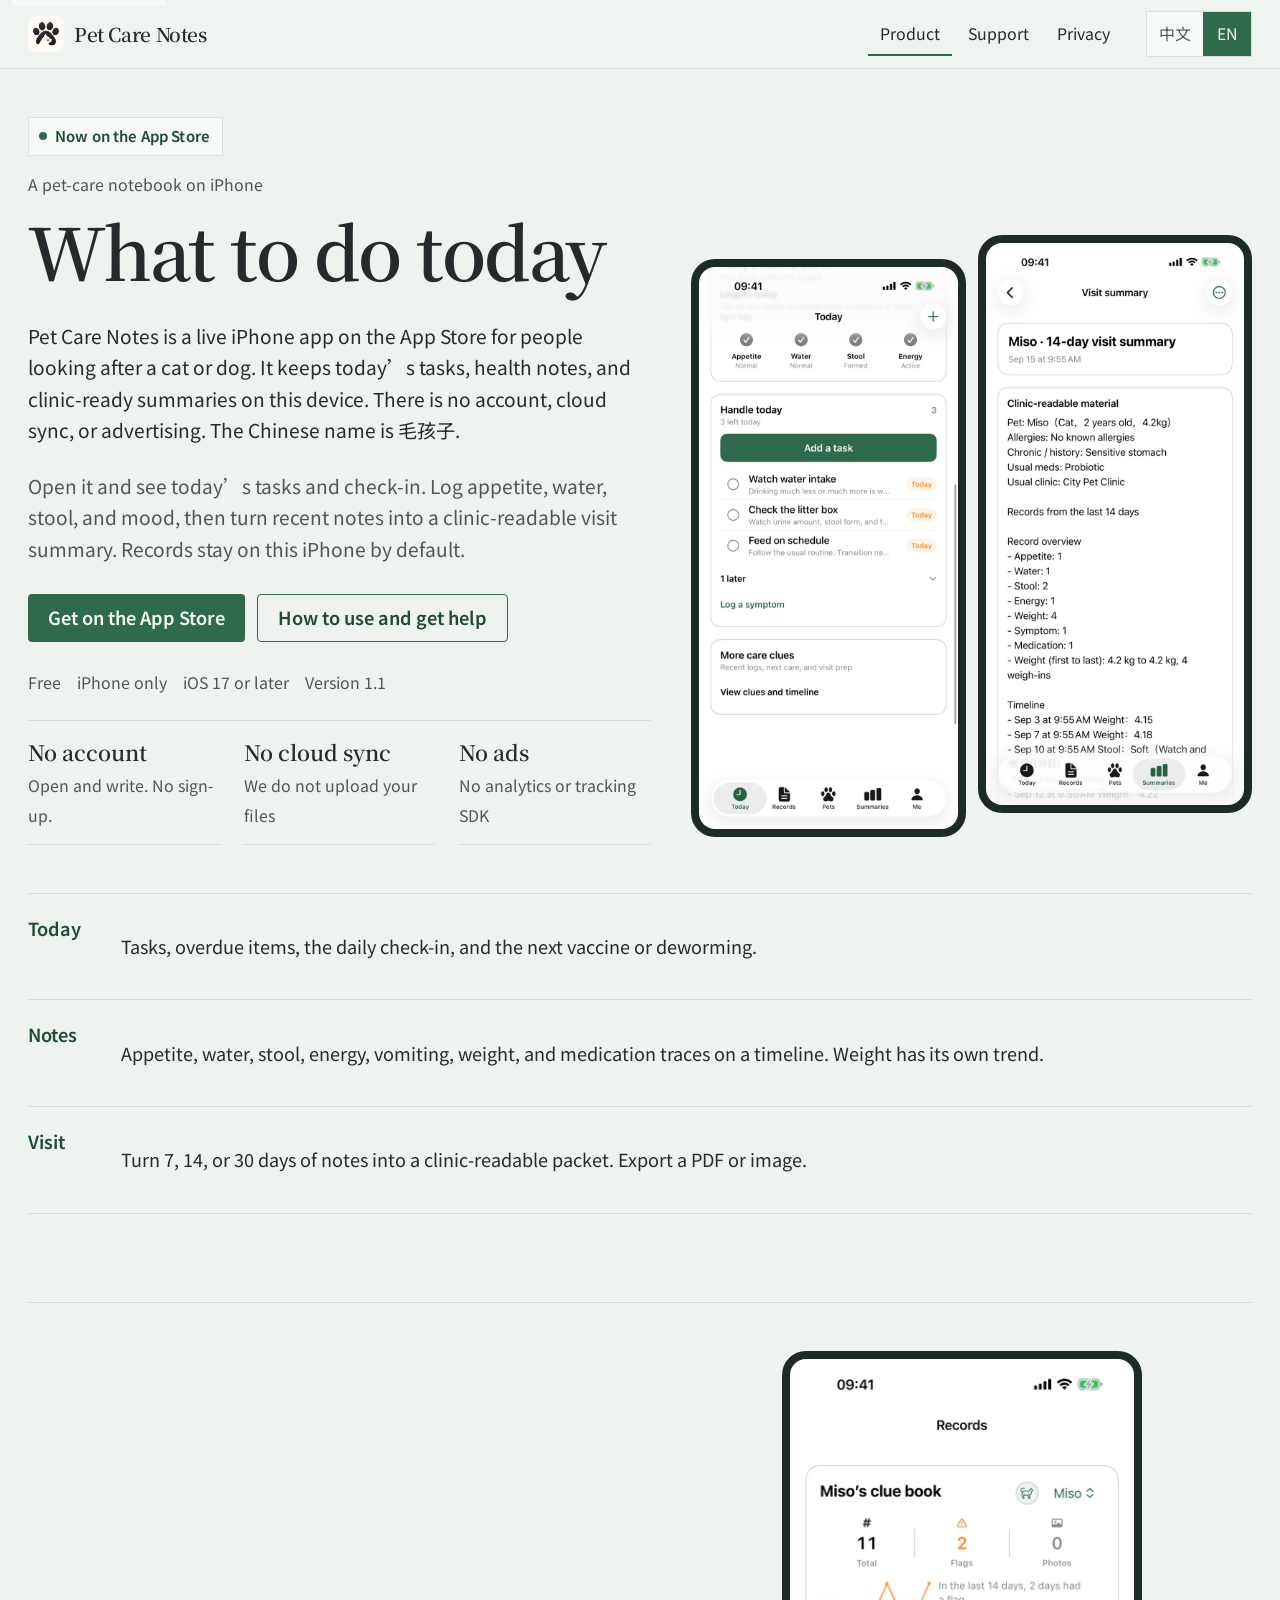
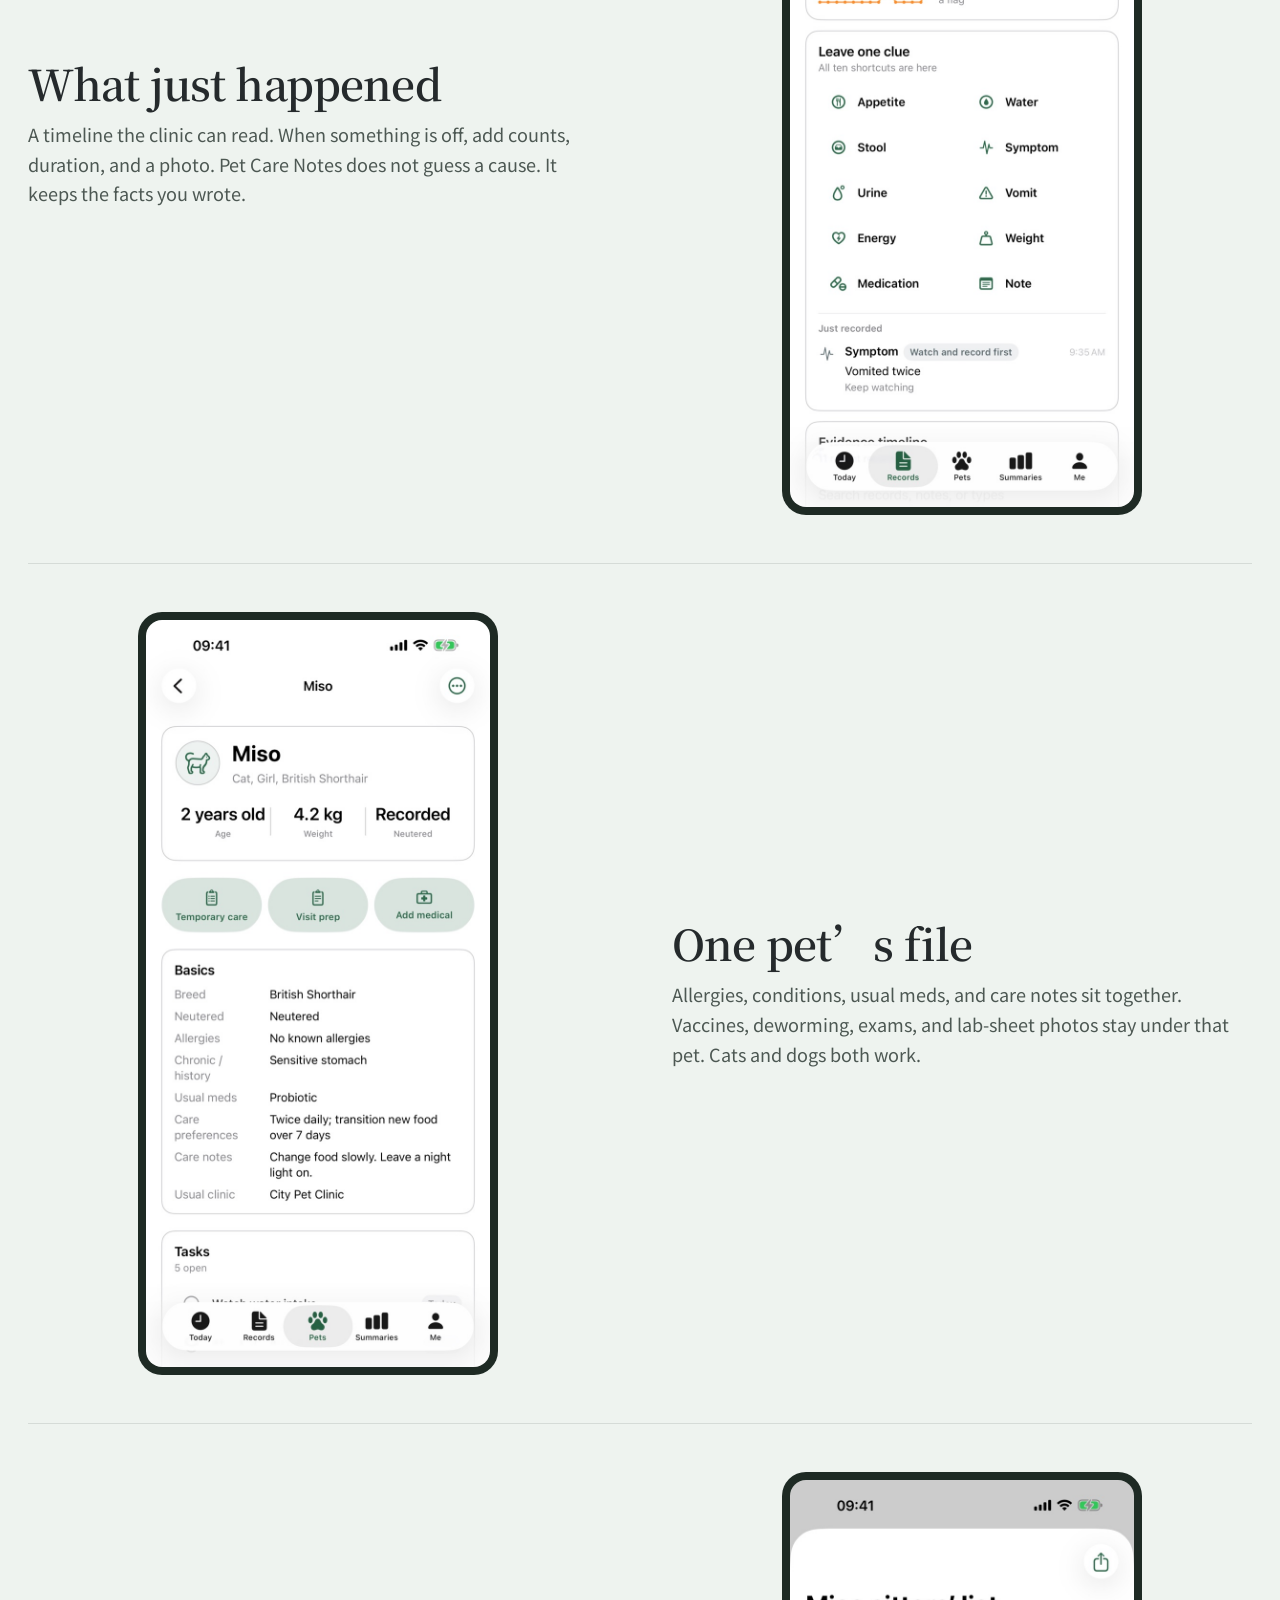
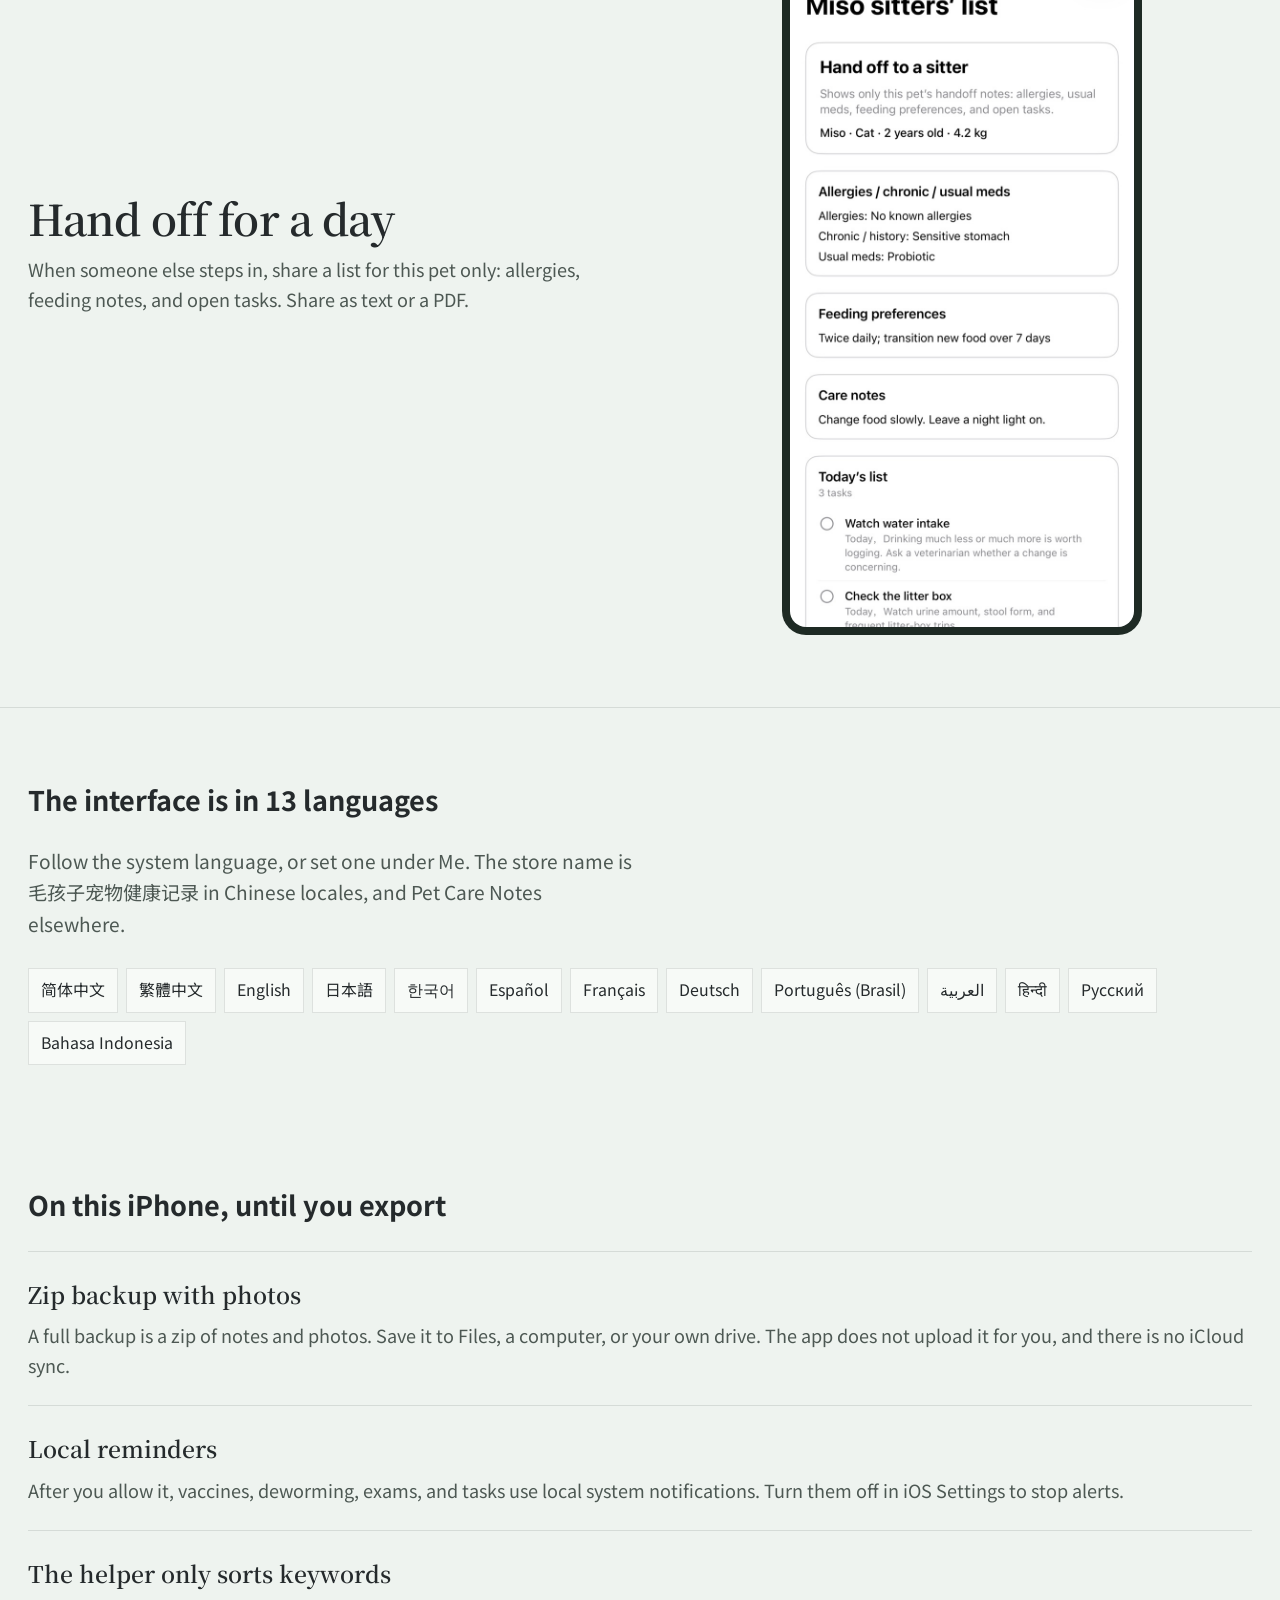
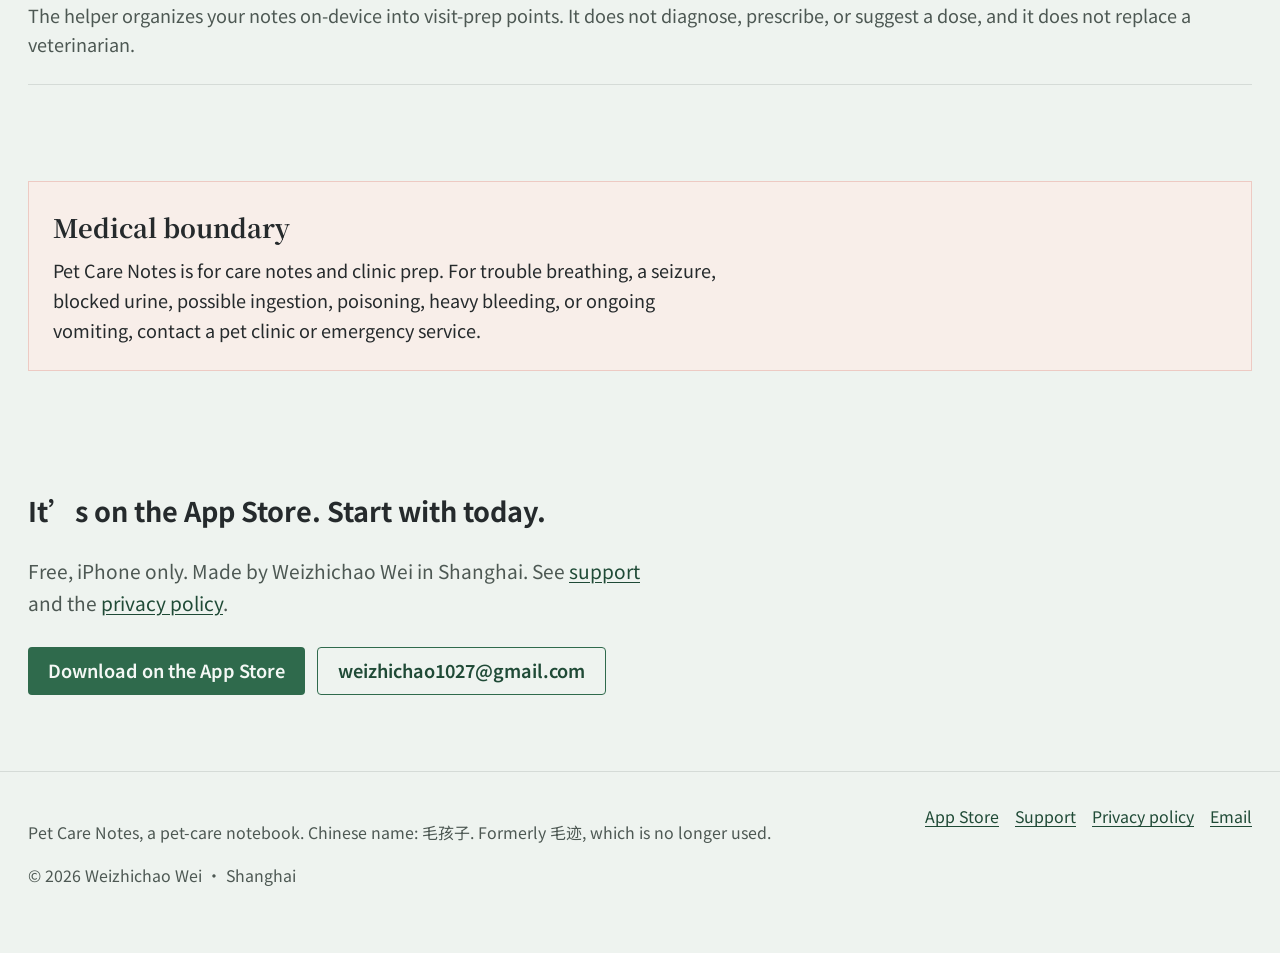
==== en/index.html @ 94c6b5d6 "Publish the launched 毛孩子 site with SEO and the developer name 卫智超. The App is live, so the Pages sit" ====
<!doctype html>
<html lang="en">
<head>
  <meta charset="utf-8">
  <meta name="viewport" content="width=device-width, initial-scale=1">
  <title>Pet Care Notes is on the App Store | On-device pet care for iPhone</title>
  <meta name="description" content="Pet Care Notes is a free iPhone app for cat and dog carers. Log today’s tasks, health notes, and clinic-ready summaries. No account, no ads, no cloud sync. iOS 17+.">
  <meta name="keywords" content="Pet Care Notes,毛孩子,pet care,visit summary,cat,dog,iPhone,App Store">
  <meta name="author" content="Weizhichao Wei">
  <meta name="robots" content="index,follow">
  <meta name="theme-color" content="#2f6a4c">
  <meta name="apple-itunes-app" content="app-id=6788202619">
  <link rel="canonical" href="https://weizhichao1027-collab.github.io/maoji-app-store-pages/en/">
  <link rel="alternate" hreflang="zh-Hans" href="https://weizhichao1027-collab.github.io/maoji-app-store-pages/">
  <link rel="alternate" hreflang="en" href="https://weizhichao1027-collab.github.io/maoji-app-store-pages/en/">
  <link rel="alternate" hreflang="x-default" href="https://weizhichao1027-collab.github.io/maoji-app-store-pages/">
  <meta property="og:type" content="website">
  <meta property="og:site_name" content="Pet Care Notes">
  <meta property="og:locale" content="en_US">
  <meta property="og:locale:alternate" content="zh_CN">
  <meta property="og:title" content="Pet Care Notes is on the App Store">
  <meta property="og:description" content="On-device notes for today’s care, then a clinic-ready summary. No account, no ads, no cloud sync.">
  <meta property="og:url" content="https://weizhichao1027-collab.github.io/maoji-app-store-pages/en/">
  <meta property="og:image" content="https://weizhichao1027-collab.github.io/maoji-app-store-pages/assets/og-image.png">
  <meta property="og:image:width" content="1200">
  <meta property="og:image:height" content="630">
  <meta property="og:image:alt" content="Pet Care Notes app icon. Now on the App Store.">
  <meta name="twitter:card" content="summary_large_image">
  <meta name="twitter:title" content="Pet Care Notes is on the App Store">
  <meta name="twitter:description" content="A free iPhone pet-care notebook. No account, no ads.">
  <meta name="twitter:image" content="https://weizhichao1027-collab.github.io/maoji-app-store-pages/assets/og-image.png">
  <link rel="icon" type="image/png" sizes="32x32" href="../assets/favicon-32.png">
  <link rel="apple-touch-icon" href="../assets/apple-touch-icon.png">
  <link rel="preconnect" href="https://fonts.googleapis.com">
  <link rel="preconnect" href="https://fonts.gstatic.com" crossorigin>
  <link href="https://fonts.googleapis.com/css2?family=Noto+Sans+SC:wght@400;500;600;700&family=Noto+Serif+SC:wght@500;600;700&display=swap" rel="stylesheet">
  <link rel="stylesheet" href="../assets/site.css">
  <script type="application/ld+json">
  {
    "@context": "https://schema.org",
    "@graph": [
      {
        "@type": "Person",
        "@id": "https://weizhichao1027-collab.github.io/maoji-app-store-pages/#publisher",
        "name": "Weizhichao Wei",
        "alternateName": "卫智超",
        "email": "weizhichao1027@gmail.com",
        "address": { "@type": "PostalAddress", "addressLocality": "Shanghai", "addressCountry": "CN" }
      },
      {
        "@type": "WebSite",
        "@id": "https://weizhichao1027-collab.github.io/maoji-app-store-pages/en/#website",
        "name": "Pet Care Notes",
        "alternateName": ["毛孩子", "Care Notes"],
        "url": "https://weizhichao1027-collab.github.io/maoji-app-store-pages/en/",
        "inLanguage": "en",
        "publisher": { "@id": "https://weizhichao1027-collab.github.io/maoji-app-store-pages/#publisher" }
      },
      {
        "@type": "WebPage",
        "@id": "https://weizhichao1027-collab.github.io/maoji-app-store-pages/en/#webpage",
        "url": "https://weizhichao1027-collab.github.io/maoji-app-store-pages/en/",
        "name": "Pet Care Notes is on the App Store",
        "isPartOf": { "@id": "https://weizhichao1027-collab.github.io/maoji-app-store-pages/en/#website" },
        "inLanguage": "en",
        "dateModified": "2026-09-16"
      },
      {
        "@type": "MobileApplication",
        "@id": "https://weizhichao1027-collab.github.io/maoji-app-store-pages/#app",
        "name": "Pet Care Notes",
        "alternateName": ["毛孩子", "毛孩子宠物健康记录", "Care Notes"],
        "applicationCategory": "LifestyleApplication",
        "operatingSystem": "iOS 17.0+",
        "softwareVersion": "1.1",
        "isAccessibleForFree": true,
        "downloadUrl": "https://apps.apple.com/app/id6788202619",
        "installUrl": "https://apps.apple.com/app/id6788202619",
        "url": "https://apps.apple.com/app/id6788202619",
        "description": "Pet Care Notes is a live iPhone app for cat and dog carers. It keeps today’s tasks, health notes, and clinic-ready summaries on the device. No account, no cloud sync, no ads.",
        "offers": { "@type": "Offer", "price": "0", "priceCurrency": "USD" },
        "author": { "@id": "https://weizhichao1027-collab.github.io/maoji-app-store-pages/#publisher" },
        "publisher": { "@id": "https://weizhichao1027-collab.github.io/maoji-app-store-pages/#publisher" },
        "inLanguage": ["en", "zh-Hans", "zh-Hant", "ja", "ko", "es", "fr", "de", "pt-BR", "ar", "hi", "ru", "id"],
        "screenshot": [
          "https://weizhichao1027-collab.github.io/maoji-app-store-pages/assets/shots/en-01-today.jpg",
          "https://weizhichao1027-collab.github.io/maoji-app-store-pages/assets/shots/en-02-records.jpg",
          "https://weizhichao1027-collab.github.io/maoji-app-store-pages/assets/shots/en-03-summary.jpg"
        ],
        "featureList": "Pet profiles, today’s tasks and check-in, health records, weight trend, visit summaries, temporary-care lists, zip backup with photos, 13 interface languages",
        "softwareHelp": "https://weizhichao1027-collab.github.io/maoji-app-store-pages/en/support.html"
      },
      {
        "@type": "BreadcrumbList",
        "itemListElement": [
          { "@type": "ListItem", "position": 1, "name": "Pet Care Notes", "item": "https://weizhichao1027-collab.github.io/maoji-app-store-pages/en/" }
        ]
      }
    ]
  }
  </script>
</head>
<body>
  <div class="page">
    <a class="skip" href="#main">Skip to content</a>
    <header class="site-header">
      <div class="wrap">
        <a class="brand" href="./">
          <img src="../assets/app-icon.png" width="36" height="36" alt="Pet Care Notes app icon">
          <span class="brand-name">Pet Care Notes</span>
        </a>
        <nav class="nav" aria-label="Primary">
          <a href="./" aria-current="page">Product</a>
          <a href="support.html">Support</a>
          <a href="privacy-policy.html">Privacy</a>
        </nav>
        <span class="lang-toggle" role="group" aria-label="Language">
          <a href="../" hreflang="zh-Hans" lang="zh-Hans">中文</a>
          <a href="./" hreflang="en" lang="en" aria-current="true">EN</a>
        </span>
      </div>
    </header>

    <main id="main">
      <section class="hero">
        <div class="wrap hero-grid">
          <div>
            <p class="live-badge"><span class="live-dot" aria-hidden="true"></span>Now on the App Store</p>
            <p class="kicker">A pet-care notebook on iPhone</p>
            <h1>What to do today</h1>
            <p class="definition">Pet Care Notes is a live iPhone app on the App Store for people looking after a cat or dog. It keeps today’s tasks, health notes, and clinic-ready summaries on this device. There is no account, cloud sync, or advertising. The Chinese name is 毛孩子.</p>
            <p class="lede">Open it and see today’s tasks and check-in. Log appetite, water, stool, and mood, then turn recent notes into a clinic-readable visit summary. Records stay on this iPhone by default.</p>
            <div class="cta-row">
              <a class="btn btn-solid" href="https://apps.apple.com/app/id6788202619">Get on the App Store</a>
              <a class="btn btn-line" href="support.html">How to use and get help</a>
            </div>
            <p class="store-meta">
              <span>Free</span>
              <span>iPhone only</span>
              <span>iOS 17 or later</span>
              <span>Version 1.1</span>
            </p>
            <div class="facts">
              <div>
                <b>No account</b>
                <span>Open and write. No sign-up.</span>
              </div>
              <div>
                <b>No cloud sync</b>
                <span>We do not upload your files</span>
              </div>
              <div>
                <b>No ads</b>
                <span>No analytics or tracking SDK</span>
              </div>
            </div>
          </div>
          <div class="hero-phones">
            <figure class="phone">
              <img src="../assets/shots/en-01-today.jpg" width="360" height="782" alt="Pet Care Notes Today: tasks, check-in, and the care desk">
            </figure>
            <figure class="phone">
              <img src="../assets/shots/en-03-summary.jpg" width="360" height="782" alt="Visit summary: records only, no diagnosis">
            </figure>
          </div>
        </div>
      </section>

      <section class="ledger">
        <div class="wrap">
          <ol>
            <li>
              <span class="mark">Today</span>
              <div>
                <p>Tasks, overdue items, the daily check-in, and the next vaccine or deworming.</p>
              </div>
            </li>
            <li>
              <span class="mark">Notes</span>
              <div>
                <p>Appetite, water, stool, energy, vomiting, weight, and medication traces on a timeline. Weight has its own trend.</p>
              </div>
            </li>
            <li>
              <span class="mark">Visit</span>
              <div>
                <p>Turn 7, 14, or 30 days of notes into a clinic-readable packet. Export a PDF or image.</p>
              </div>
            </li>
          </ol>
        </div>
      </section>

      <section class="feature">
        <div class="wrap">
          <article class="feature-grid">
            <div class="copy">
              <h2>What just happened</h2>
              <p>A timeline the clinic can read. When something is off, add counts, duration, and a photo. Pet Care Notes does not guess a cause. It keeps the facts you wrote.</p>
            </div>
            <figure class="feature-shot">
              <img src="../assets/shots/en-02-records.jpg" width="360" height="782" alt="Records timeline with appetite and unusual signs">
            </figure>
          </article>

          <article class="feature-grid reverse">
            <div class="copy">
              <h2>One pet’s file</h2>
              <p>Allergies, conditions, usual meds, and care notes sit together. Vaccines, deworming, exams, and lab-sheet photos stay under that pet. Cats and dogs both work.</p>
            </div>
            <figure class="feature-shot">
              <img src="../assets/shots/en-04-pet-detail.jpg" width="360" height="782" alt="Pet file: allergies, conditions, and care notes">
            </figure>
          </article>

          <article class="feature-grid">
            <div class="copy">
              <h2>Hand off for a day</h2>
              <p>When someone else steps in, share a list for this pet only: allergies, feeding notes, and open tasks. Share as text or a PDF.</p>
            </div>
            <figure class="feature-shot">
              <img src="../assets/shots/en-05-temporary-care.jpg" width="360" height="782" alt="Temporary care list for one pet">
            </figure>
          </article>
        </div>
      </section>

      <section class="languages">
        <div class="wrap">
          <h2>The interface is in 13 languages</h2>
          <p class="lede">Follow the system language, or set one under Me. The store name is 毛孩子宠物健康记录 in Chinese locales, and Pet Care Notes elsewhere.</p>
          <ul class="chip-list">
            <li>简体中文</li>
            <li>繁體中文</li>
            <li>English</li>
            <li>日本語</li>
            <li>한국어</li>
            <li>Español</li>
            <li>Français</li>
            <li>Deutsch</li>
            <li>Português (Brasil)</li>
            <li>العربية</li>
            <li>हिन्दी</li>
            <li>Русский</li>
            <li>Bahasa Indonesia</li>
          </ul>
        </div>
      </section>

      <section class="local-first">
        <div class="wrap">
          <h2>On this iPhone, until you export</h2>
          <div class="local-grid">
            <article>
              <h3>Zip backup with photos</h3>
              <p>A full backup is a zip of notes and photos. Save it to Files, a computer, or your own drive. The app does not upload it for you, and there is no iCloud sync.</p>
            </article>
            <article>
              <h3>Local reminders</h3>
              <p>After you allow it, vaccines, deworming, exams, and tasks use local system notifications. Turn them off in iOS Settings to stop alerts.</p>
            </article>
            <article>
              <h3>The helper only sorts keywords</h3>
              <p>The helper organizes your notes on-device into visit-prep points. It does not diagnose, prescribe, or suggest a dose, and it does not replace a veterinarian.</p>
            </article>
          </div>
        </div>
      </section>

      <section class="boundary">
        <div class="wrap">
          <div class="notice">
            <h2>Medical boundary</h2>
            <p>Pet Care Notes is for care notes and clinic prep. For trouble breathing, a seizure, blocked urine, possible ingestion, poisoning, heavy bleeding, or ongoing vomiting, contact a pet clinic or emergency service.</p>
          </div>
        </div>
      </section>

      <section class="page-end">
        <div class="wrap">
          <h2>It’s on the App Store. Start with today.</h2>
          <p class="lede">Free, iPhone only. Made by Weizhichao Wei in Shanghai. See <a href="support.html">support</a> and the <a href="privacy-policy.html">privacy policy</a>.</p>
          <div class="cta-row">
            <a class="btn btn-solid" href="https://apps.apple.com/app/id6788202619">Download on the App Store</a>
            <a class="btn btn-line" href="mailto:weizhichao1027@gmail.com">weizhichao1027@gmail.com</a>
          </div>
        </div>
      </section>
    </main>

    <footer class="site-footer">
      <div class="wrap">
        <div>
          <p>Pet Care Notes, a pet-care notebook. Chinese name: 毛孩子. Formerly 毛迹, which is no longer used.</p>
          <p>© 2026 Weizhichao Wei · Shanghai</p>
        </div>
        <div class="footer-links">
          <a href="https://apps.apple.com/app/id6788202619">App Store</a>
          <a href="support.html">Support</a>
          <a href="privacy-policy.html">Privacy policy</a>
          <a href="mailto:weizhichao1027@gmail.com">Email</a>
        </div>
      </div>
    </footer>
  </div>
  <script src="../assets/site.js"></script>
</body>
</html>
---- assets/site.css ----
html {
  box-sizing: border-box;
}

*,
*::before,
*::after {
  box-sizing: inherit;
}

:root {
  --ink: #252a2c;
  --muted: #4d5853;
  --line: rgba(37, 42, 44, 0.12);
  --teal: #2f6a4c;
  --teal-deep: #1f4a36;
  --wash: #dfe8e2;
  --paper: #eef3ef;
  --sheet: #f7faf7;
  --heart: #c24b3c;
  --display: "Songti SC", "Noto Serif SC", "STSong", "Source Han Serif SC", serif;
  --sans: "PingFang SC", "Noto Sans SC", "Hiragino Sans GB", "Microsoft YaHei", sans-serif;
  --space: 1.5rem;
  --wide: 72rem;
  --measure: 40rem;
}

html,
body {
  margin: 0;
  padding: 0;
  max-width: 100%;
  overflow-x: hidden;
  background: var(--paper);
  color: var(--ink);
  font-family: var(--sans);
  font-size: 1.0625rem;
  line-height: 1.65;
  text-rendering: optimizeLegibility;
}

body {
  min-height: 100dvh;
  background-image:
    radial-gradient(1200px 480px at 100% -10%, rgba(47, 106, 76, 0.08), transparent 58%),
    radial-gradient(900px 420px at -10% 110%, rgba(47, 106, 76, 0.06), transparent 55%);
}

img {
  max-width: 100%;
  height: auto;
  display: block;
}

a {
  color: var(--teal-deep);
  text-underline-offset: 0.16em;
}

a:hover {
  color: var(--teal);
}

:focus-visible {
  outline: 2px solid var(--teal);
  outline-offset: 3px;
}

.skip {
  position: absolute;
  left: 12px;
  top: -40px;
  z-index: 8;
  padding: 8px 12px;
  background: var(--sheet);
}

.skip:focus {
  top: 12px;
}

.lang-switch {
  position: absolute;
  width: 1px;
  height: 1px;
  opacity: 0;
  pointer-events: none;
}

.page {
  min-height: 100dvh;
  display: flex;
  flex-direction: column;
  overflow-x: clip;
}

.wrap {
  width: min(calc(100% - 2rem), var(--wide));
  margin-inline: auto;
  min-width: 0;
}

.site-header {
  position: sticky;
  top: 0;
  z-index: 6;
  background: color-mix(in srgb, var(--paper) 88%, white);
  backdrop-filter: blur(12px);
  border-bottom: 1px solid var(--line);
  max-width: 100%;
}

.site-header .wrap {
  display: flex;
  align-items: center;
  gap: 16px;
  min-height: 68px;
}

.brand {
  display: inline-flex;
  align-items: center;
  gap: 10px;
  color: inherit;
  text-decoration: none;
  min-height: 44px;
  flex-shrink: 0;
}

.brand img {
  width: 36px;
  height: 36px;
  border-radius: 8px;
  background: #f6f1e8;
}

.brand-name {
  font-family: var(--display);
  font-weight: 600;
  font-size: 1.125rem;
  letter-spacing: -0.02em;
  white-space: nowrap;
}

.nav {
  display: flex;
  align-items: center;
  gap: 4px;
  margin-left: auto;
  flex-wrap: wrap;
  justify-content: flex-end;
}

.site-header .lang-toggle {
  margin-left: 8px;
}

.nav a,
.lang-toggle a,
.lang-toggle label {
  display: inline-flex;
  align-items: center;
  justify-content: center;
  min-height: 44px;
  padding: 0 12px;
  color: var(--ink);
  text-decoration: none;
  font-size: 0.9375rem;
}

.nav a[aria-current="page"] {
  box-shadow: inset 0 -2px 0 var(--teal);
}

.lang-toggle {
  display: inline-flex;
  margin-left: 4px;
  border: 1px solid var(--line);
  background: var(--sheet);
}

.lang-toggle a,
.lang-toggle label {
  cursor: pointer;
  min-width: 48px;
  color: var(--muted);
}

.lang-toggle a[aria-current="true"],
#lang-zh:checked ~ .page .lang-toggle label[for="lang-zh"],
#lang-en:checked ~ .page .lang-toggle label[for="lang-en"] {
  background: var(--teal);
  color: #f4f8f5;
}

.hero {
  padding: 48px 0 32px;
}

.hero-grid {
  display: grid;
  gap: 40px;
  min-width: 0;
}

.kicker {
  margin: 0 0 12px;
  color: var(--muted);
  font-size: 0.9375rem;
}

.live-badge {
  display: inline-flex;
  align-items: center;
  gap: 8px;
  margin: 0 0 16px;
  padding: 6px 12px 6px 10px;
  border: 1px solid var(--line);
  background: var(--sheet);
  color: var(--teal-deep);
  font-size: 0.875rem;
  font-weight: 600;
  letter-spacing: 0.01em;
}

.live-dot {
  width: 8px;
  height: 8px;
  border-radius: 50%;
  background: var(--teal);
  flex-shrink: 0;
}

.definition {
  margin: 0 0 24px;
  max-width: 38rem;
  padding: 14px 0 0;
  color: var(--ink);
  font-size: 1.125rem;
}

.store-meta {
  display: flex;
  flex-wrap: wrap;
  gap: 8px 16px;
  margin: 0 0 24px;
  color: var(--muted);
  font-size: 0.9375rem;
}

.crumbs {
  margin: 0 0 20px;
  font-size: 0.875rem;
}

.crumbs ol {
  display: flex;
  flex-wrap: wrap;
  gap: 6px 8px;
  margin: 0;
  padding: 0;
  list-style: none;
  color: var(--muted);
}

.crumbs li:not(:last-child)::after {
  content: "/";
  margin-left: 8px;
  color: var(--line);
}

.crumbs a {
  color: var(--teal-deep);
  text-decoration: none;
}

.crumbs [aria-current="page"] {
  color: var(--ink);
}

.hero h1 {
  margin: 0 0 16px;
  font-family: var(--display);
  font-weight: 600;
  font-size: clamp(2.25rem, 7vw, 4.25rem);
  line-height: 1.12;
  letter-spacing: -0.03em;
  text-wrap: balance;
  max-width: 14ch;
}

.lede {
  margin: 0 0 28px;
  max-width: 36rem;
  color: var(--muted);
  font-size: 1.125rem;
}

.cta-row {
  display: flex;
  flex-wrap: wrap;
  gap: 12px;
  margin-bottom: 28px;
}

.btn {
  display: inline-flex;
  align-items: center;
  justify-content: center;
  min-height: 48px;
  padding: 0 20px;
  border-radius: 4px;
  text-decoration: none;
  font-weight: 600;
}

.btn-solid {
  background: var(--teal);
  color: #f4f8f5;
}

.btn-solid:hover {
  background: var(--teal-deep);
  color: #f4f8f5;
}

.btn-line {
  border: 1px solid var(--teal);
  color: var(--teal-deep);
  background: transparent;
}

.facts {
  display: grid;
  gap: 0;
  border-top: 1px solid var(--line);
}

.facts div {
  padding: 14px 0;
  border-bottom: 1px solid var(--line);
}

.facts b {
  display: block;
  font-family: var(--display);
  font-size: 1.25rem;
  font-weight: 600;
}

.facts span {
  color: var(--muted);
  font-size: 0.9375rem;
}

.hero-phones {
  display: flex;
  gap: 12px;
  min-width: 0;
  max-width: 100%;
  overflow-x: auto;
  padding-bottom: 8px;
  scroll-snap-type: x mandatory;
}

.phone {
  flex: 0 0 min(72vw, 280px);
  max-width: calc(100vw - 3rem);
  scroll-snap-align: start;
  margin: 0;
  padding: 8px;
  background: #1e2a24;
  border-radius: 24px;
}

.phone img {
  width: 100%;
  border-radius: 16px;
  background: #fff;
}

.ledger {
  padding: 16px 0 64px;
}

.ledger ol {
  list-style: none;
  margin: 0;
  padding: 0;
  border-top: 1px solid var(--line);
}

.ledger li {
  display: grid;
  grid-template-columns: 4.5rem 1fr;
  gap: 16px;
  padding: 20px 0;
  border-bottom: 1px solid var(--line);
}

.ledger time,
.ledger .mark {
  font-variant-numeric: tabular-nums;
  color: var(--teal-deep);
  font-weight: 600;
}

.feature {
  padding: 24px 0;
}

.feature-grid {
  display: grid;
  gap: 32px;
  align-items: center;
  padding: 48px 0;
  border-top: 1px solid var(--line);
}

.feature h2,
.prose h1,
.prose h2,
.doc h2 {
  font-family: var(--display);
  font-weight: 600;
  letter-spacing: -0.02em;
  text-wrap: balance;
  line-height: 1.2;
}

.feature h2 {
  margin: 0 0 12px;
  font-size: clamp(1.75rem, 4vw, 2.5rem);
}

.feature p {
  margin: 0;
  max-width: var(--measure);
  color: var(--muted);
}

.feature-shot {
  margin: 0;
}

.feature-shot img {
  width: min(100%, 360px);
  margin-inline: auto;
  padding: 8px;
  border-radius: 24px;
  background: #1e2a24;
}

.languages,
.local-first,
.boundary,
.page-end {
  padding: 48px 0;
}

.languages {
  border-top: 1px solid var(--line);
}

.chip-list {
  display: flex;
  flex-wrap: wrap;
  gap: 8px;
  margin: 20px 0 0;
  padding: 0;
  list-style: none;
}

.chip-list li {
  padding: 8px 12px;
  background: var(--sheet);
  border: 1px solid var(--line);
  font-size: 0.9375rem;
}

.local-grid {
  display: grid;
  gap: 0;
  border-top: 1px solid var(--line);
}

.local-grid article {
  padding: 24px 0;
  border-bottom: 1px solid var(--line);
}

.local-grid h3,
.qa dt,
.doc h3 {
  margin: 0 0 8px;
  font-family: var(--display);
  font-size: 1.35rem;
  font-weight: 600;
}

.local-grid p,
.qa dd {
  margin: 0;
  color: var(--muted);
}

.notice {
  padding: 24px;
  background: #f8eee9;
  border: 1px solid rgba(194, 75, 60, 0.22);
}

.notice h2 {
  margin: 0 0 8px;
  font-family: var(--display);
  font-size: 1.5rem;
}

.notice p {
  margin: 0;
  max-width: var(--measure);
}

.site-footer {
  margin-top: auto;
  padding: 32px 0 48px;
  border-top: 1px solid var(--line);
  color: var(--muted);
  font-size: 0.9375rem;
}

.site-footer .wrap {
  display: grid;
  gap: 16px;
}

.footer-links {
  display: flex;
  flex-wrap: wrap;
  gap: 8px 16px;
}

.page-hero {
  padding: 48px 0 24px;
}

.page-hero h1 {
  margin: 0 0 12px;
  font-family: var(--display);
  font-size: clamp(2rem, 6vw, 3.5rem);
  line-height: 1.15;
  letter-spacing: -0.03em;
  max-width: 16ch;
}

.page-hero p {
  margin: 0;
  max-width: var(--measure);
  color: var(--muted);
}

.how {
  padding: 12px 0 32px;
}

.how article {
  padding: 28px 0;
  border-top: 1px solid var(--line);
}

.how h2 {
  margin: 0 0 8px;
  font-family: var(--display);
  font-size: 1.75rem;
}

.how p,
.how li {
  color: var(--muted);
}

.how ul {
  margin: 12px 0 0;
  padding-left: 1.2rem;
}

.qa {
  padding: 12px 0 48px;
}

.qa dl {
  margin: 20px 0 0;
}

.qa div {
  display: grid;
  gap: 8px;
  padding: 24px 0;
  border-top: 1px solid var(--line);
}

.doc {
  padding-bottom: 64px;
}

.doc .meta {
  color: var(--muted);
  margin-bottom: 32px;
}

.doc h2 {
  margin: 36px 0 8px;
  font-size: 1.5rem;
}

.doc p,
.doc li {
  max-width: 46rem;
}

.doc ul {
  padding-left: 1.2rem;
}

.contact-box {
  display: flex;
  flex-wrap: wrap;
  gap: 12px;
  align-items: center;
  padding: 20px 0 48px;
}

@media (max-width: 720px) {
  .site-header .wrap {
    display: grid;
    grid-template-columns: minmax(0, 1fr) auto;
    grid-template-rows: auto auto;
    column-gap: 8px;
    row-gap: 0;
    min-height: 0;
    padding-block: 8px;
  }

  .brand {
    grid-column: 1;
    grid-row: 1;
    min-width: 0;
  }

  .site-header .lang-toggle {
    grid-column: 2;
    grid-row: 1;
    margin-left: 0;
  }

  .nav {
    grid-column: 1 / -1;
    grid-row: 2;
    display: grid;
    grid-template-columns: repeat(3, minmax(0, 1fr));
    width: 100%;
    margin-left: 0;
    justify-content: stretch;
  }

  .nav a {
    padding-inline: 4px;
  }

  .lang-toggle a,
  .lang-toggle label {
    min-width: 40px;
    padding-inline: 8px;
  }

  .nav a,
  .lang-toggle a,
  .lang-toggle label {
    padding-inline: 8px;
    font-size: 0.875rem;
  }

  .lang-toggle {
    margin-left: 0;
  }

  .hero {
    padding-top: 32px;
  }
}

@media (min-width: 860px) {
  .hero-grid {
    grid-template-columns: minmax(0, 1fr) minmax(20rem, 0.9fr);
    align-items: end;
  }

  .hero-phones {
    display: grid;
    grid-template-columns: 1fr 1fr;
    overflow: visible;
    align-items: end;
  }

  .phone {
    flex: none;
  }

  .phone:last-child {
    transform: translateY(-24px);
  }

  .facts {
    grid-template-columns: repeat(3, 1fr);
    gap: 0 24px;
  }

  .feature-grid {
    grid-template-columns: 1fr 1fr;
    gap: 64px;
  }

  .feature-grid.reverse .copy {
    order: 2;
  }

  .local-grid,
  .qa {
    grid-template-columns: 1fr;
  }

  .qa div {
    grid-template-columns: minmax(12rem, 18rem) 1fr;
    gap: 32px;
    align-items: start;
  }

  .site-footer .wrap {
    grid-template-columns: 1fr auto;
    align-items: start;
  }
}

@media (prefers-reduced-motion: reduce) {
  *,
  *::before,
  *::after {
    scroll-behavior: auto !important;
    animation: none !important;
    transition: none !important;
  }
}

.faq-lead {
  max-width: var(--measure);
  color: var(--muted);
}

.contact-box .wrap {
  display: flex;
  flex-wrap: wrap;
  gap: 16px;
  align-items: center;
}

.contact-box p {
  margin: 0;
  flex-basis: 100%;
  max-width: 36rem;
  color: var(--muted);
}

@media print {
  .site-header,
  .cta-row,
  .lang-toggle,
  .hero-phones,
  .site-footer .footer-links {
    display: none !important;
  }

  body {
    background: white;
    color: black;
  }
}
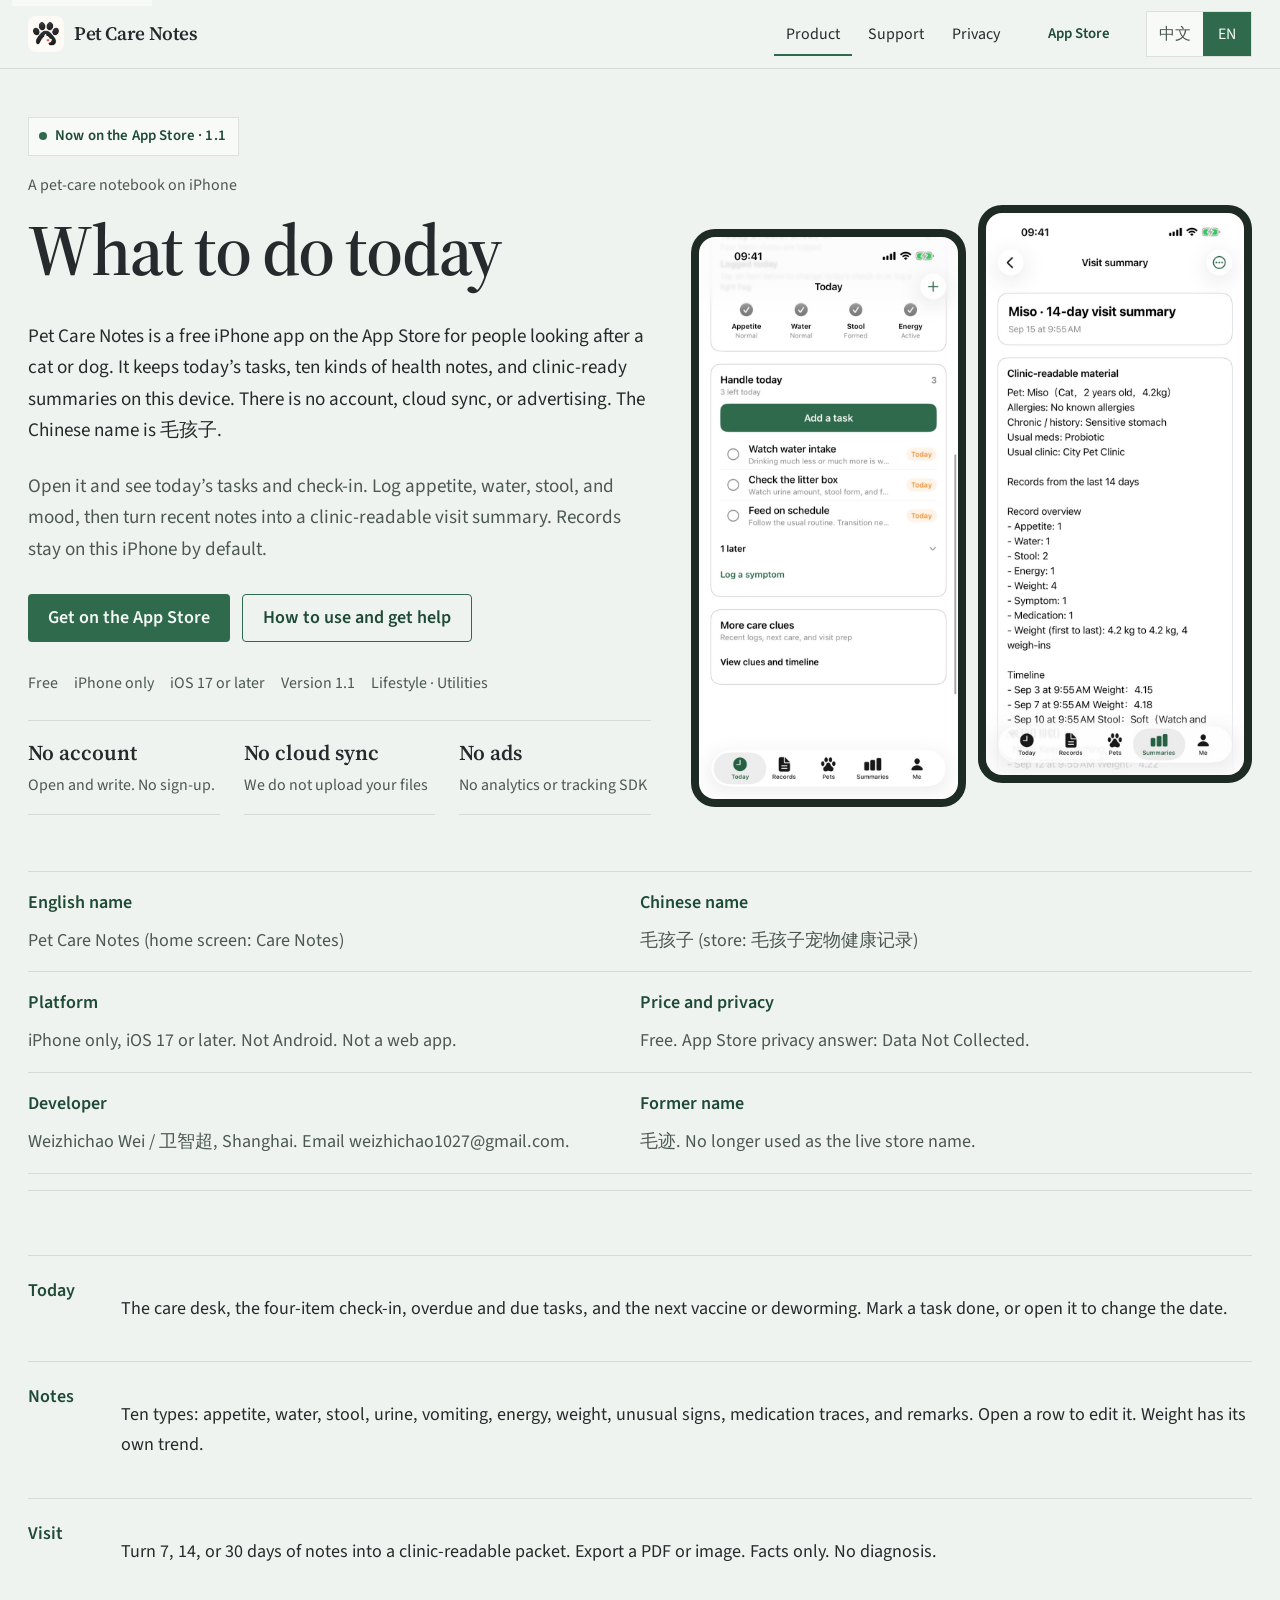
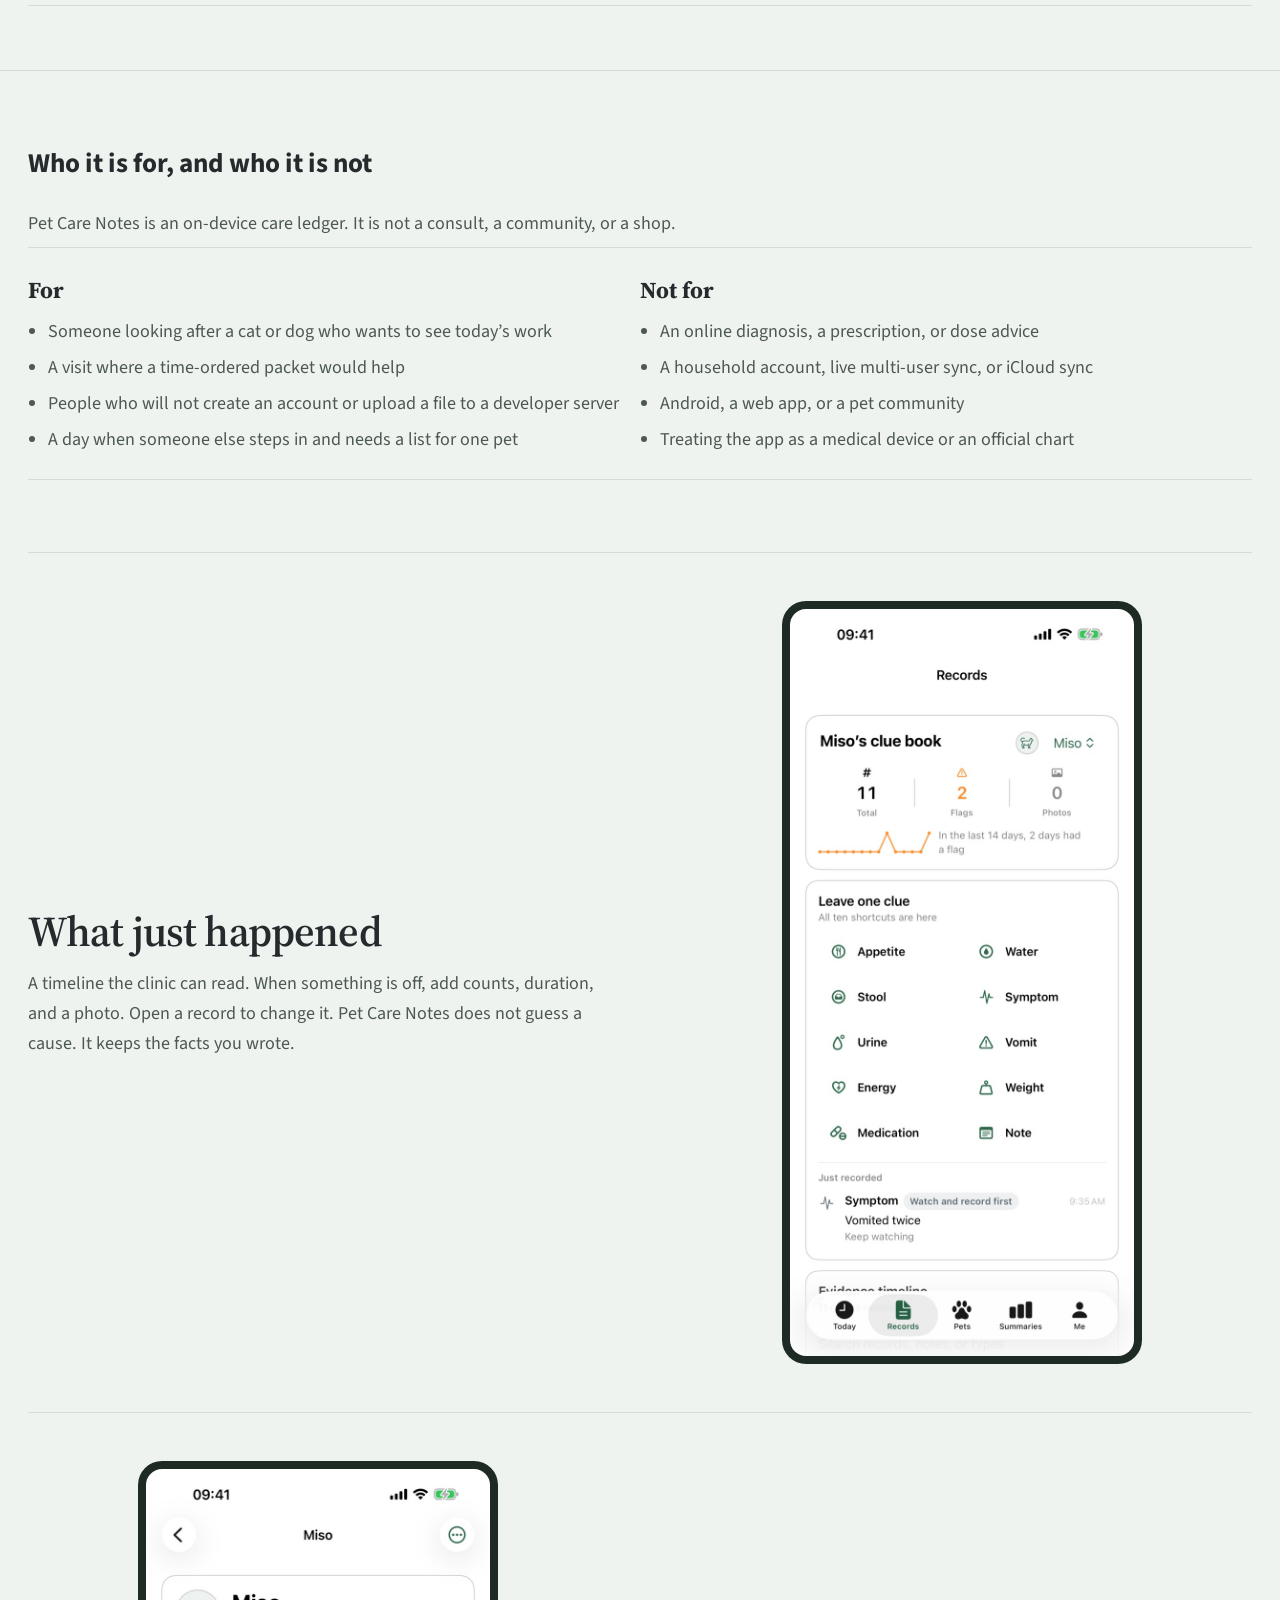
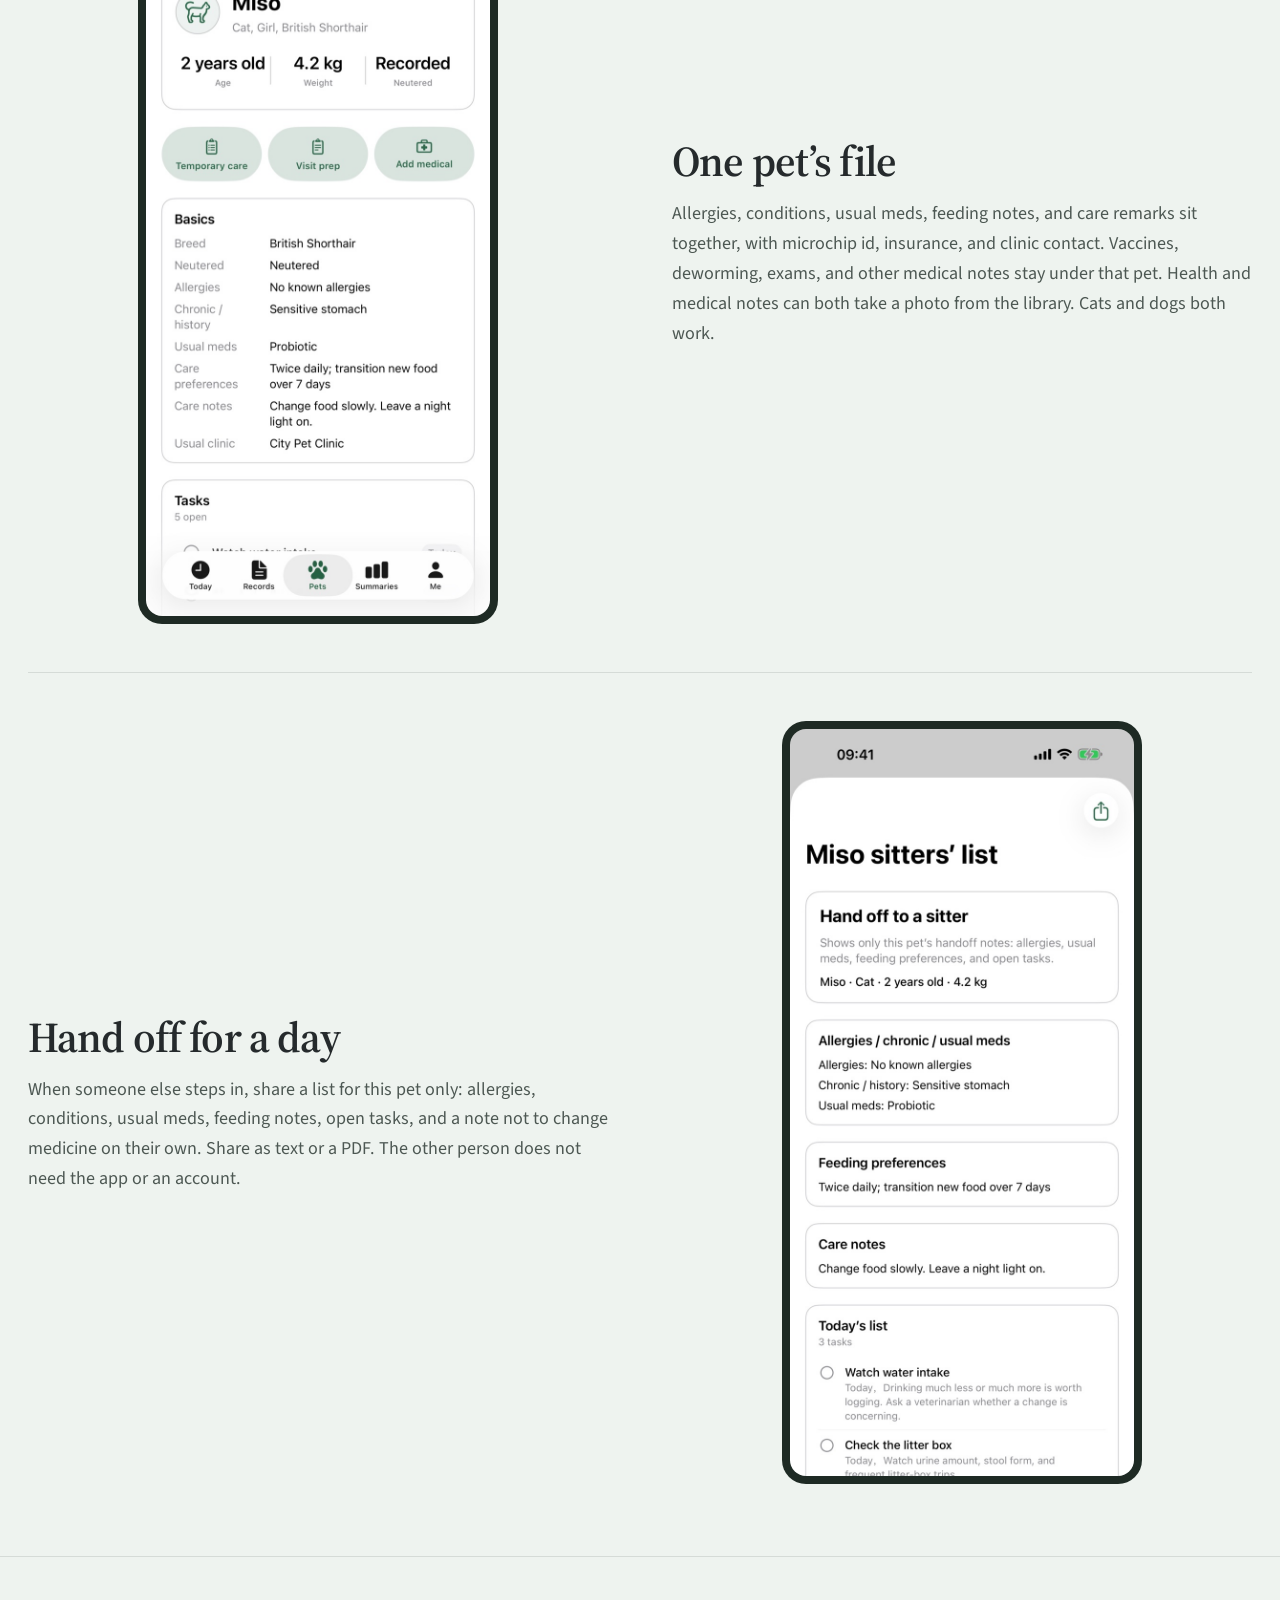
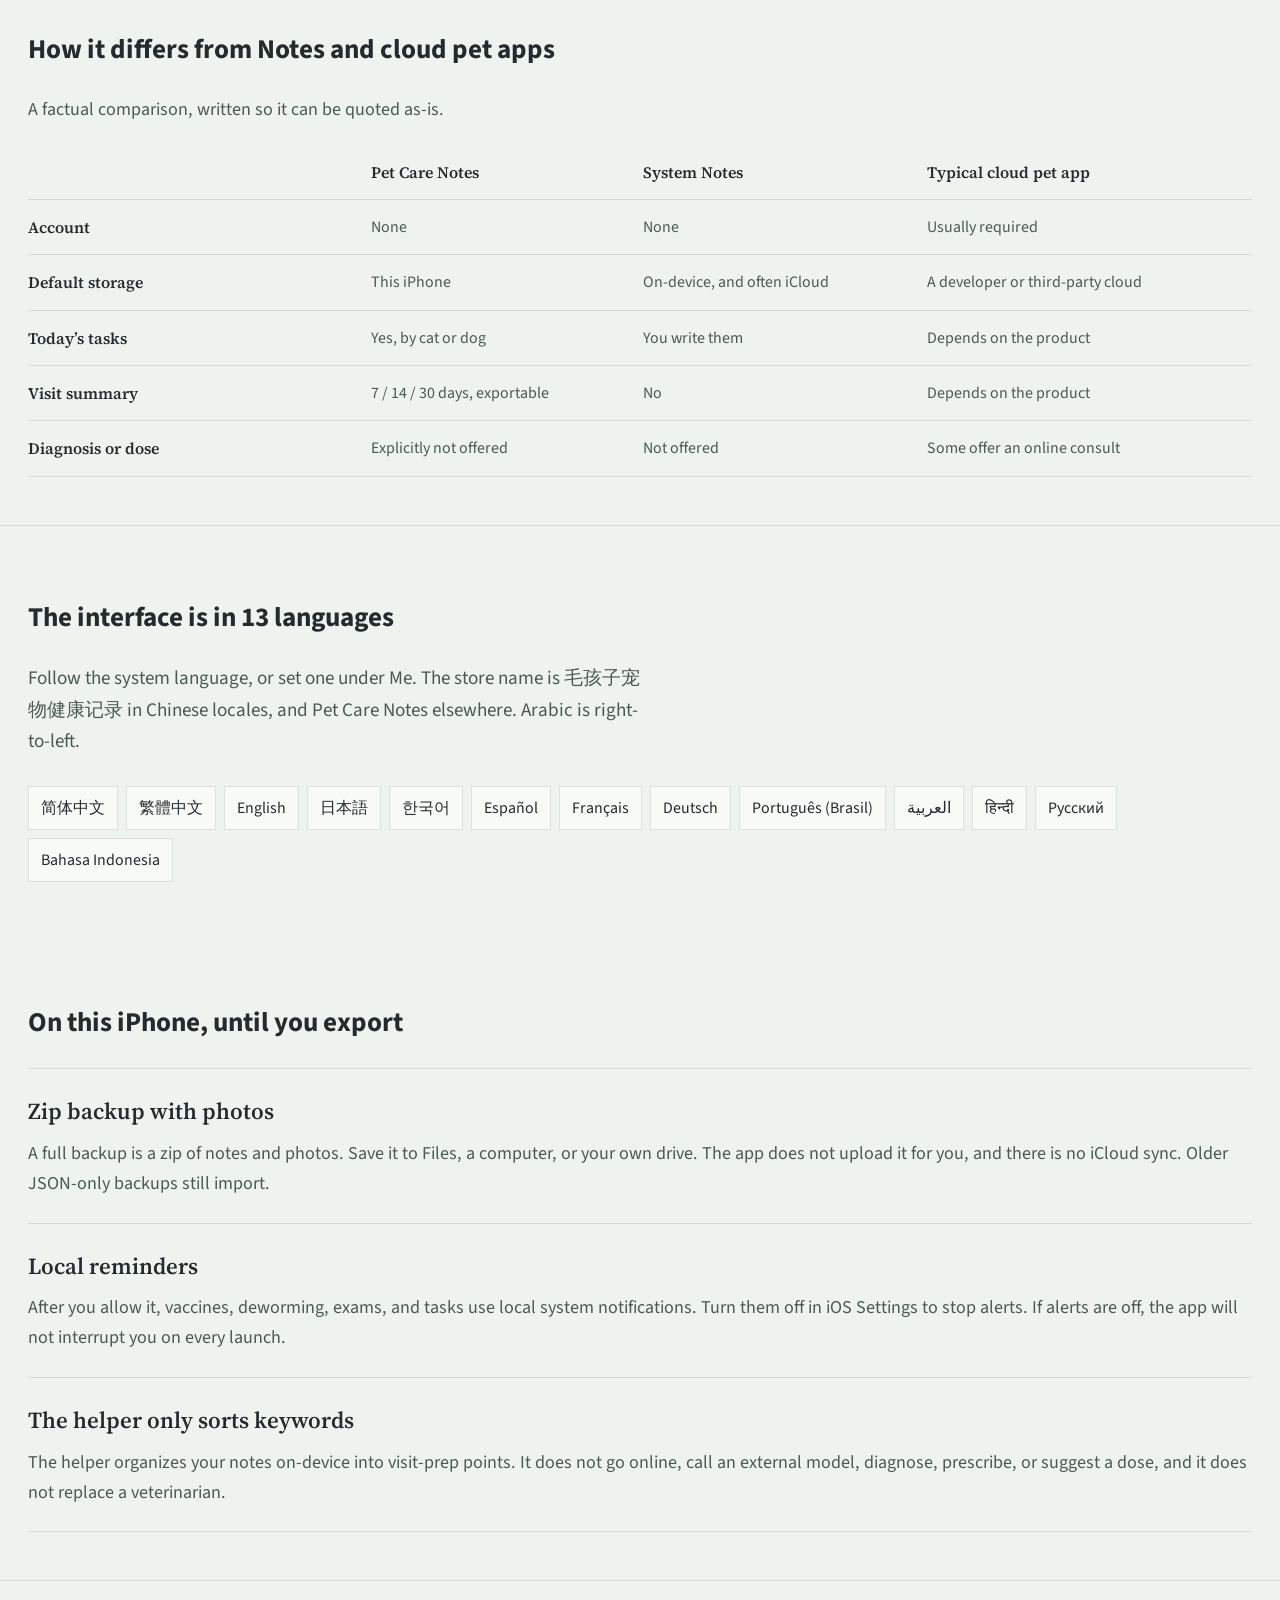
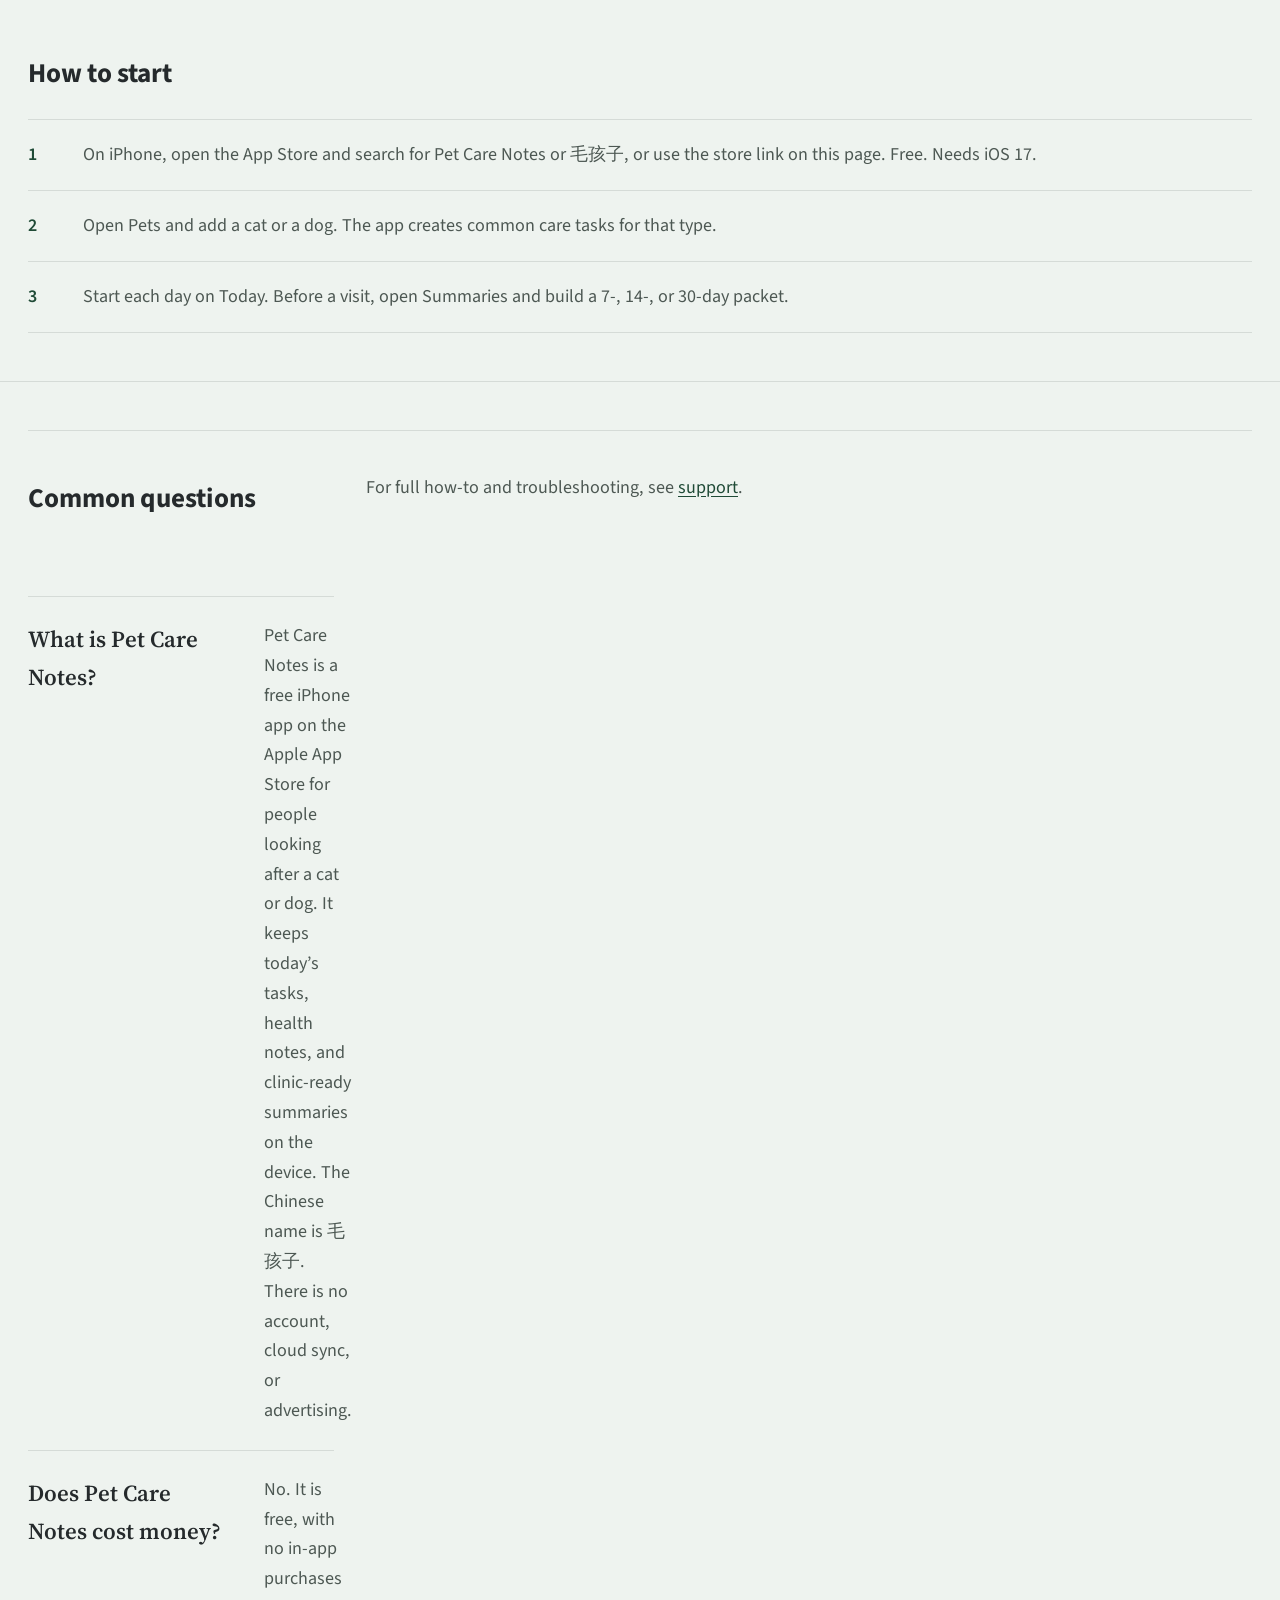
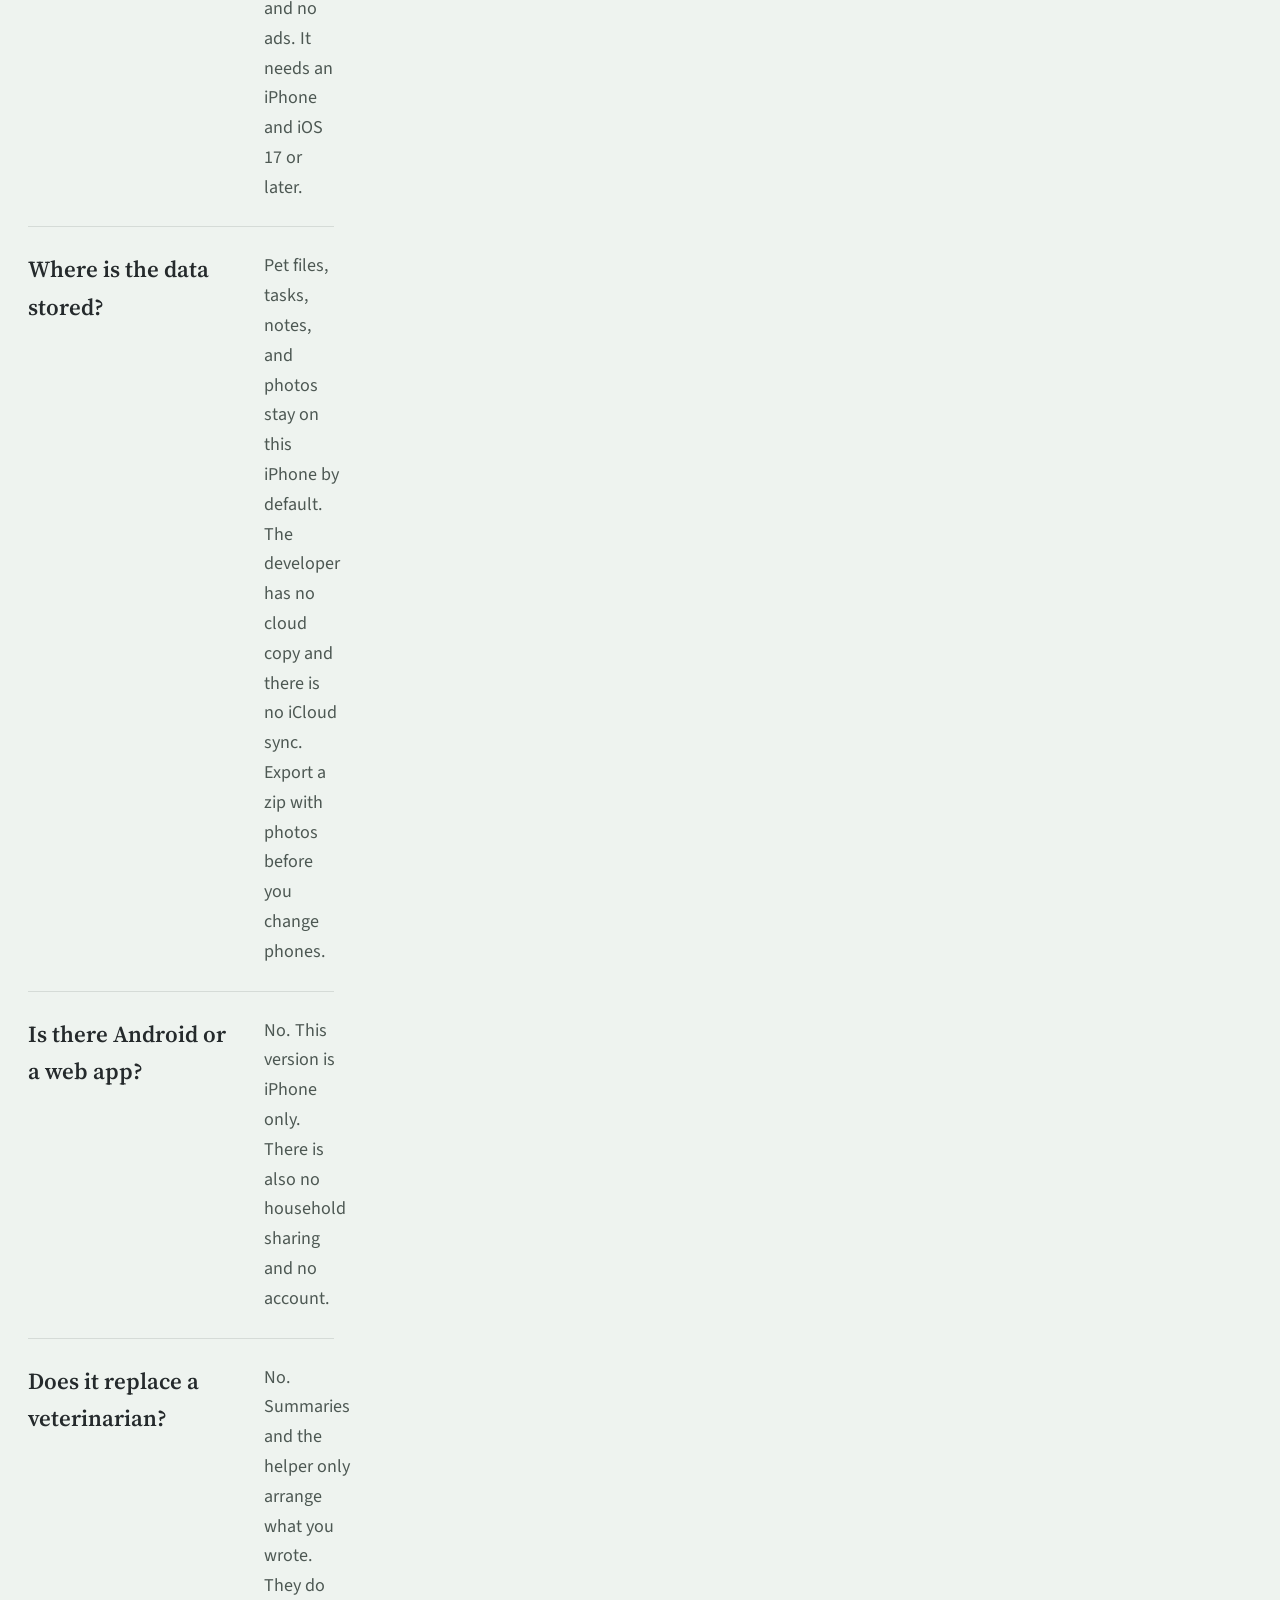
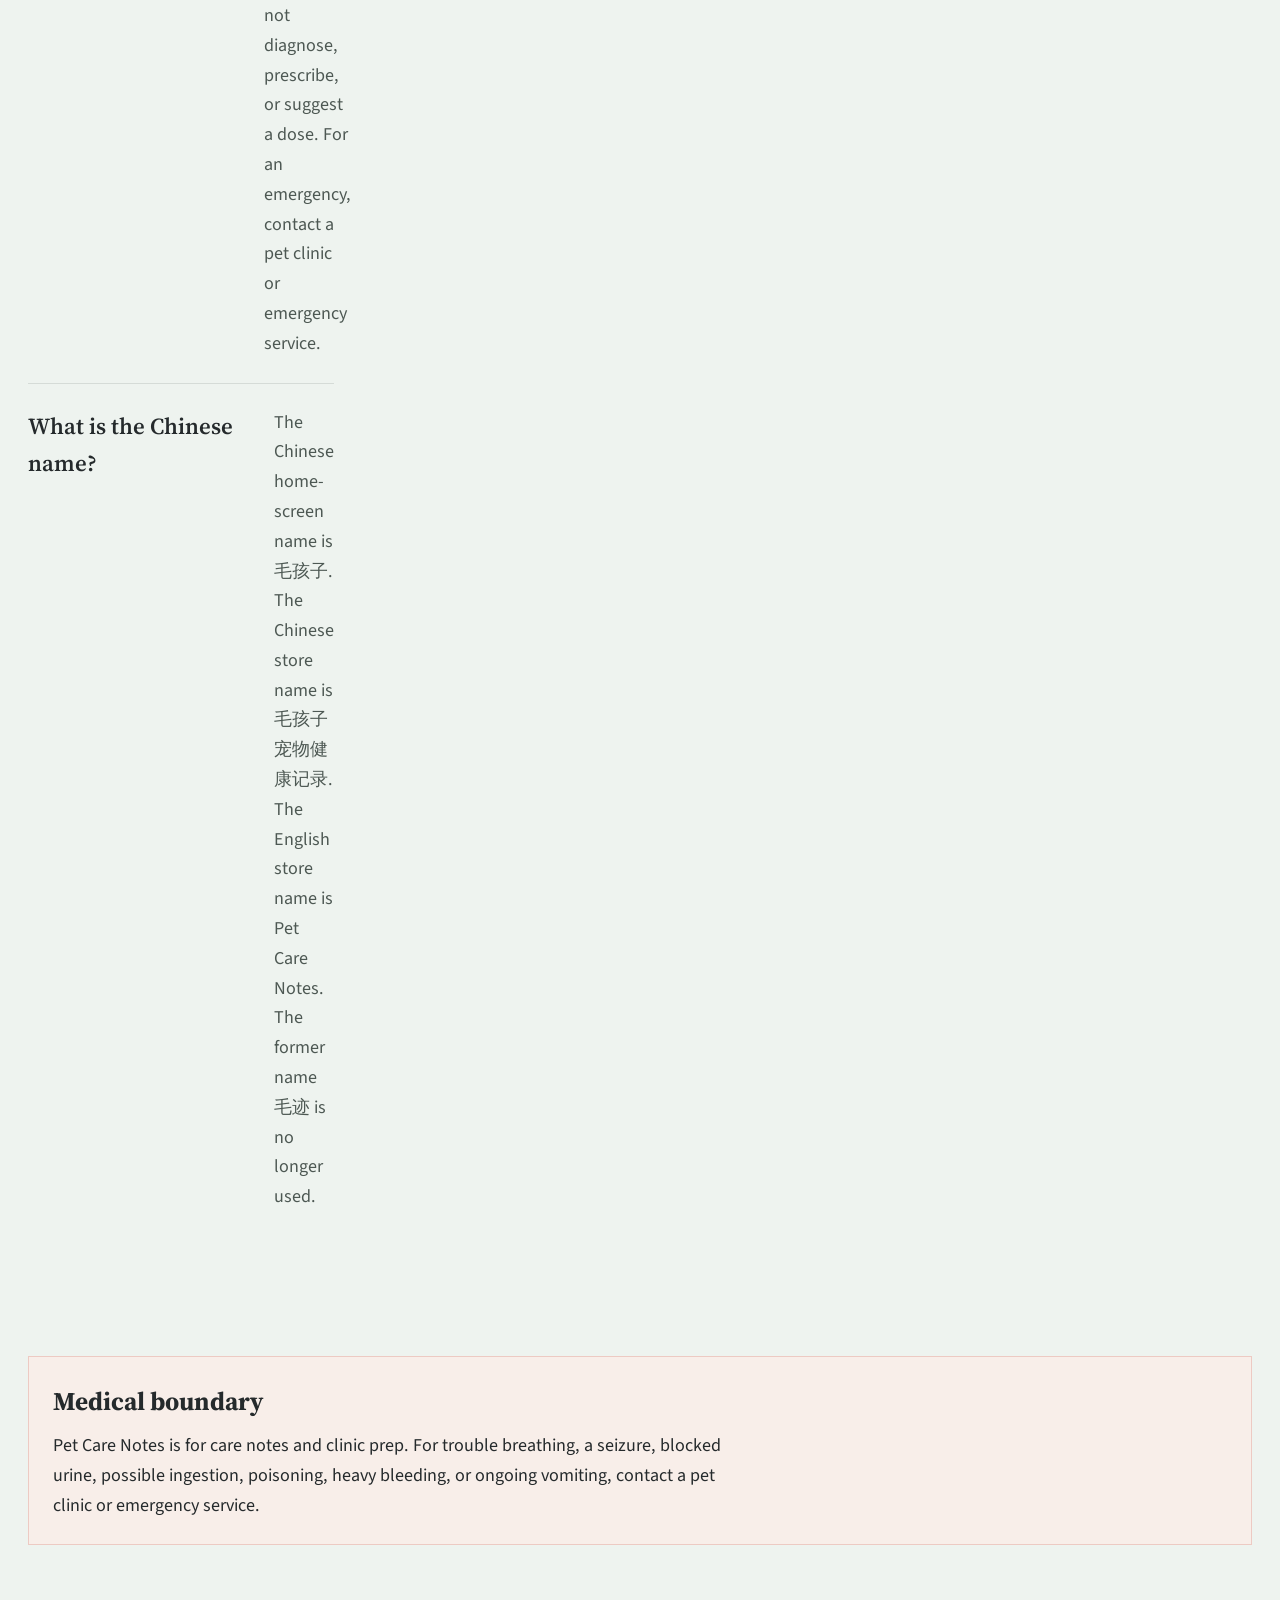
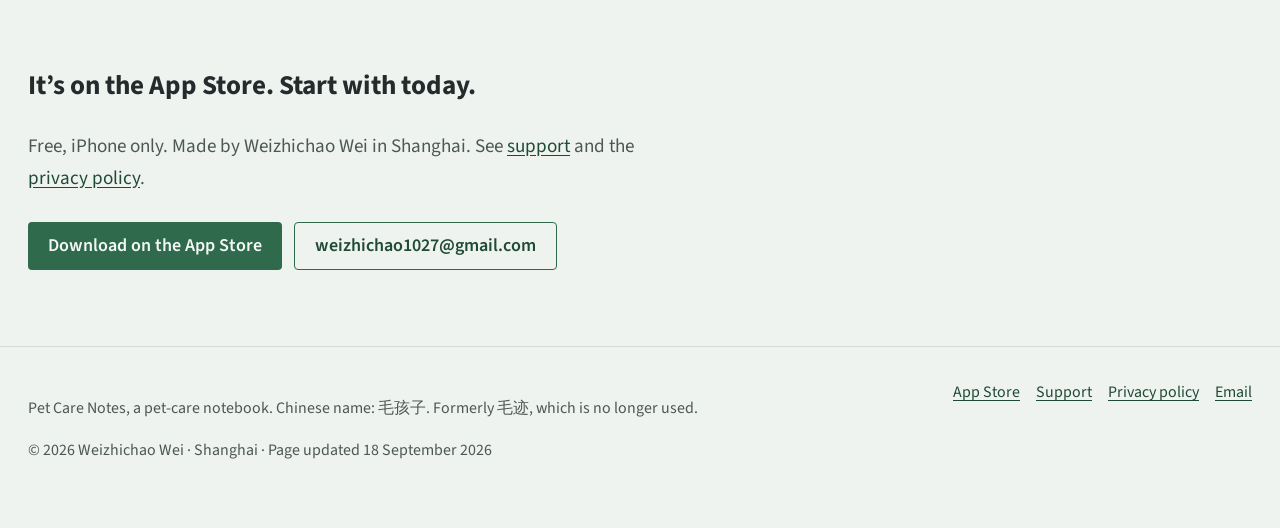
==== commit 69e59523: "Publish the 1.1 live site with full SEO and GEO. Update marketing, support, and privacy for the laun" ====
--- a/en/index.html
+++ b/en/index.html
@@ -4,16 +4,19 @@
   <meta charset="utf-8">
   <meta name="viewport" content="width=device-width, initial-scale=1">
   <title>Pet Care Notes is on the App Store | On-device pet care for iPhone</title>
-  <meta name="description" content="Pet Care Notes is a free iPhone app for cat and dog carers. Log today’s tasks, health notes, and clinic-ready summaries. No account, no ads, no cloud sync. iOS 17+.">
-  <meta name="keywords" content="Pet Care Notes,毛孩子,pet care,visit summary,cat,dog,iPhone,App Store">
+  <meta name="description" content="Pet Care Notes is a free iPhone app for cat and dog carers. Log today’s tasks, ten kinds of health notes, and clinic-ready summaries. No account, no ads, no cloud sync. iOS 17+. Chinese name: 毛孩子.">
+  <meta name="keywords" content="Pet Care Notes,毛孩子,pet care,visit summary,cat,dog,iPhone,App Store,on-device,offline">
   <meta name="author" content="Weizhichao Wei">
-  <meta name="robots" content="index,follow">
+  <meta name="robots" content="index,follow,max-image-preview:large">
   <meta name="theme-color" content="#2f6a4c">
   <meta name="apple-itunes-app" content="app-id=6788202619">
   <link rel="canonical" href="https://weizhichao1027-collab.github.io/maoji-app-store-pages/en/">
   <link rel="alternate" hreflang="zh-Hans" href="https://weizhichao1027-collab.github.io/maoji-app-store-pages/">
   <link rel="alternate" hreflang="en" href="https://weizhichao1027-collab.github.io/maoji-app-store-pages/en/">
   <link rel="alternate" hreflang="x-default" href="https://weizhichao1027-collab.github.io/maoji-app-store-pages/">
+  <link rel="alternate" type="text/plain" title="llms.txt" href="https://weizhichao1027-collab.github.io/maoji-app-store-pages/llms.txt">
+  <link rel="author" href="mailto:weizhichao1027@gmail.com">
+  <link rel="manifest" href="../manifest.webmanifest">
   <meta property="og:type" content="website">
   <meta property="og:site_name" content="Pet Care Notes">
   <meta property="og:locale" content="en_US">
@@ -22,6 +25,7 @@
   <meta property="og:description" content="On-device notes for today’s care, then a clinic-ready summary. No account, no ads, no cloud sync.">
   <meta property="og:url" content="https://weizhichao1027-collab.github.io/maoji-app-store-pages/en/">
   <meta property="og:image" content="https://weizhichao1027-collab.github.io/maoji-app-store-pages/assets/og-image.png">
+  <meta property="og:image:type" content="image/png">
   <meta property="og:image:width" content="1200">
   <meta property="og:image:height" content="630">
   <meta property="og:image:alt" content="Pet Care Notes app icon. Now on the App Store.">
@@ -29,12 +33,19 @@
   <meta name="twitter:title" content="Pet Care Notes is on the App Store">
   <meta name="twitter:description" content="A free iPhone pet-care notebook. No account, no ads.">
   <meta name="twitter:image" content="https://weizhichao1027-collab.github.io/maoji-app-store-pages/assets/og-image.png">
+  <meta name="twitter:image:alt" content="Pet Care Notes app icon. Now on the App Store.">
   <link rel="icon" type="image/png" sizes="32x32" href="../assets/favicon-32.png">
   <link rel="apple-touch-icon" href="../assets/apple-touch-icon.png">
   <link rel="preconnect" href="https://fonts.googleapis.com">
   <link rel="preconnect" href="https://fonts.gstatic.com" crossorigin>
-  <link href="https://fonts.googleapis.com/css2?family=Noto+Sans+SC:wght@400;500;600;700&family=Noto+Serif+SC:wght@500;600;700&display=swap" rel="stylesheet">
+  <link href="https://fonts.googleapis.com/css2?family=Source+Sans+3:wght@400;500;600;700&family=Source+Serif+4:wght@500;600;700&display=swap" rel="stylesheet">
   <link rel="stylesheet" href="../assets/site.css">
+  <style>
+    :root {
+      --display: "Source Serif 4", "Iowan Old Style", "Palatino Linotype", serif;
+      --sans: "Source Sans 3", "Helvetica Neue", sans-serif;
+    }
+  </style>
   <script type="application/ld+json">
   {
     "@context": "https://schema.org",
@@ -46,6 +57,17 @@
         "alternateName": "卫智超",
         "email": "weizhichao1027@gmail.com",
         "address": { "@type": "PostalAddress", "addressLocality": "Shanghai", "addressCountry": "CN" }
+      },
+      {
+        "@type": "Organization",
+        "@id": "https://weizhichao1027-collab.github.io/maoji-app-store-pages/#organization",
+        "name": "Pet Care Notes",
+        "alternateName": ["毛孩子", "毛孩子宠物健康记录", "Care Notes"],
+        "url": "https://weizhichao1027-collab.github.io/maoji-app-store-pages/en/",
+        "logo": "https://weizhichao1027-collab.github.io/maoji-app-store-pages/assets/app-icon.png",
+        "email": "weizhichao1027@gmail.com",
+        "founder": { "@id": "https://weizhichao1027-collab.github.io/maoji-app-store-pages/#publisher" },
+        "sameAs": ["https://apps.apple.com/app/id6788202619"]
       },
       {
         "@type": "WebSite",
@@ -63,7 +85,12 @@
         "name": "Pet Care Notes is on the App Store",
         "isPartOf": { "@id": "https://weizhichao1027-collab.github.io/maoji-app-store-pages/en/#website" },
         "inLanguage": "en",
-        "dateModified": "2026-09-16"
+        "dateModified": "2026-09-18",
+        "about": { "@id": "https://weizhichao1027-collab.github.io/maoji-app-store-pages/#app" },
+        "speakable": {
+          "@type": "SpeakableSpecification",
+          "cssSelector": [".definition", ".lede"]
+        }
       },
       {
         "@type": "MobileApplication",
@@ -77,23 +104,81 @@
         "downloadUrl": "https://apps.apple.com/app/id6788202619",
         "installUrl": "https://apps.apple.com/app/id6788202619",
         "url": "https://apps.apple.com/app/id6788202619",
-        "description": "Pet Care Notes is a live iPhone app for cat and dog carers. It keeps today’s tasks, health notes, and clinic-ready summaries on the device. No account, no cloud sync, no ads.",
-        "offers": { "@type": "Offer", "price": "0", "priceCurrency": "USD" },
+        "sameAs": "https://apps.apple.com/app/id6788202619",
+        "image": "https://weizhichao1027-collab.github.io/maoji-app-store-pages/assets/app-icon.png",
+        "description": "Pet Care Notes is a live iPhone app for cat and dog carers. It keeps today’s tasks, ten kinds of health notes, and clinic-ready summaries on the device. No account, no cloud sync, no ads.",
+        "offers": { "@type": "Offer", "price": "0", "priceCurrency": "USD", "availability": "https://schema.org/InStock" },
         "author": { "@id": "https://weizhichao1027-collab.github.io/maoji-app-store-pages/#publisher" },
-        "publisher": { "@id": "https://weizhichao1027-collab.github.io/maoji-app-store-pages/#publisher" },
+        "publisher": { "@id": "https://weizhichao1027-collab.github.io/maoji-app-store-pages/#organization" },
         "inLanguage": ["en", "zh-Hans", "zh-Hant", "ja", "ko", "es", "fr", "de", "pt-BR", "ar", "hi", "ru", "id"],
         "screenshot": [
           "https://weizhichao1027-collab.github.io/maoji-app-store-pages/assets/shots/en-01-today.jpg",
           "https://weizhichao1027-collab.github.io/maoji-app-store-pages/assets/shots/en-02-records.jpg",
-          "https://weizhichao1027-collab.github.io/maoji-app-store-pages/assets/shots/en-03-summary.jpg"
+          "https://weizhichao1027-collab.github.io/maoji-app-store-pages/assets/shots/en-03-summary.jpg",
+          "https://weizhichao1027-collab.github.io/maoji-app-store-pages/assets/shots/en-04-pet-detail.jpg",
+          "https://weizhichao1027-collab.github.io/maoji-app-store-pages/assets/shots/en-05-temporary-care.jpg"
         ],
-        "featureList": "Pet profiles, today’s tasks and check-in, health records, weight trend, visit summaries, temporary-care lists, zip backup with photos, 13 interface languages",
-        "softwareHelp": "https://weizhichao1027-collab.github.io/maoji-app-store-pages/en/support.html"
+        "featureList": "Pet profiles (microchip, insurance, clinic contact), today’s tasks and four-item check-in, ten health-record types, weight trend, medical notes, visit summaries, temporary-care lists, zip backup with photos, 13 interface languages",
+        "softwareHelp": "https://weizhichao1027-collab.github.io/maoji-app-store-pages/en/support.html",
+        "releaseNotes": "Version 1.1 is live: a daily care desk, editable records, zip backup with photos, temporary-care sharing, and 13 languages."
       },
       {
         "@type": "BreadcrumbList",
         "itemListElement": [
           { "@type": "ListItem", "position": 1, "name": "Pet Care Notes", "item": "https://weizhichao1027-collab.github.io/maoji-app-store-pages/en/" }
+        ]
+      },
+      {
+        "@type": "FAQPage",
+        "mainEntity": [
+          {
+            "@type": "Question",
+            "name": "What is Pet Care Notes?",
+            "acceptedAnswer": {
+              "@type": "Answer",
+              "text": "Pet Care Notes is a free iPhone app on the Apple App Store for people looking after a cat or dog. It keeps today’s tasks, health notes, and clinic-ready summaries on the device. The Chinese name is 毛孩子. There is no account, cloud sync, or advertising."
+            }
+          },
+          {
+            "@type": "Question",
+            "name": "Does Pet Care Notes cost money?",
+            "acceptedAnswer": {
+              "@type": "Answer",
+              "text": "No. It is free, with no in-app purchases and no ads. It needs an iPhone and iOS 17 or later."
+            }
+          },
+          {
+            "@type": "Question",
+            "name": "Where is the data stored?",
+            "acceptedAnswer": {
+              "@type": "Answer",
+              "text": "Pet files, tasks, notes, and photos stay on this iPhone by default. The developer has no cloud copy and there is no iCloud sync. Export a zip with photos before you change phones."
+            }
+          },
+          {
+            "@type": "Question",
+            "name": "Is there Android or a web app?",
+            "acceptedAnswer": {
+              "@type": "Answer",
+              "text": "No. This version is iPhone only. There is also no household sharing and no account."
+            }
+          },
+          {
+            "@type": "Question",
+            "name": "Does it replace a veterinarian?",
+            "acceptedAnswer": {
+              "@type": "Answer",
+              "text": "No. Summaries and the helper only arrange what you wrote. They do not diagnose, prescribe, or suggest a dose. For an emergency, contact a pet clinic or emergency service."
+            }
+          },
+          {
+            "@type": "Question",
+            "name": "What is the Chinese name?",
+            "acceptedAnswer": {
+              "@type": "Answer",
+              "text": "The Chinese home-screen name is 毛孩子. The Chinese store name is 毛孩子宠物健康记录. The English store name is Pet Care Notes. The former name 毛迹 is no longer used."
+            }
+          }
         ]
       }
     ]
@@ -114,6 +199,7 @@
           <a href="support.html">Support</a>
           <a href="privacy-policy.html">Privacy</a>
         </nav>
+        <a class="header-store" href="https://apps.apple.com/app/id6788202619">App Store</a>
         <span class="lang-toggle" role="group" aria-label="Language">
           <a href="../" hreflang="zh-Hans" lang="zh-Hans">中文</a>
           <a href="./" hreflang="en" lang="en" aria-current="true">EN</a>
@@ -125,10 +211,10 @@
       <section class="hero">
         <div class="wrap hero-grid">
           <div>
-            <p class="live-badge"><span class="live-dot" aria-hidden="true"></span>Now on the App Store</p>
+            <p class="live-badge"><span class="live-dot" aria-hidden="true"></span>Now on the App Store · 1.1</p>
             <p class="kicker">A pet-care notebook on iPhone</p>
             <h1>What to do today</h1>
-            <p class="definition">Pet Care Notes is a live iPhone app on the App Store for people looking after a cat or dog. It keeps today’s tasks, health notes, and clinic-ready summaries on this device. There is no account, cloud sync, or advertising. The Chinese name is 毛孩子.</p>
+            <p class="definition">Pet Care Notes is a free iPhone app on the App Store for people looking after a cat or dog. It keeps today’s tasks, ten kinds of health notes, and clinic-ready summaries on this device. There is no account, cloud sync, or advertising. The Chinese name is 毛孩子.</p>
             <p class="lede">Open it and see today’s tasks and check-in. Log appetite, water, stool, and mood, then turn recent notes into a clinic-readable visit summary. Records stay on this iPhone by default.</p>
             <div class="cta-row">
               <a class="btn btn-solid" href="https://apps.apple.com/app/id6788202619">Get on the App Store</a>
@@ -139,6 +225,7 @@
               <span>iPhone only</span>
               <span>iOS 17 or later</span>
               <span>Version 1.1</span>
+              <span>Lifestyle · Utilities</span>
             </p>
             <div class="facts">
               <div>
@@ -166,37 +253,96 @@
         </div>
       </section>
 
+      <section class="glance" aria-labelledby="glance-title">
+        <div class="wrap">
+          <h2 id="glance-title" class="visually-hidden">Product facts</h2>
+          <dl>
+            <div>
+              <dt>English name</dt>
+              <dd>Pet Care Notes (home screen: Care Notes)</dd>
+            </div>
+            <div>
+              <dt>Chinese name</dt>
+              <dd>毛孩子 (store: 毛孩子宠物健康记录)</dd>
+            </div>
+            <div>
+              <dt>Platform</dt>
+              <dd>iPhone only, iOS 17 or later. Not Android. Not a web app.</dd>
+            </div>
+            <div>
+              <dt>Price and privacy</dt>
+              <dd>Free. App Store privacy answer: Data Not Collected.</dd>
+            </div>
+            <div>
+              <dt>Developer</dt>
+              <dd>Weizhichao Wei / 卫智超, Shanghai. Email weizhichao1027@gmail.com.</dd>
+            </div>
+            <div>
+              <dt>Former name</dt>
+              <dd>毛迹. No longer used as the live store name.</dd>
+            </div>
+          </dl>
+        </div>
+      </section>
+
       <section class="ledger">
         <div class="wrap">
           <ol>
             <li>
               <span class="mark">Today</span>
               <div>
-                <p>Tasks, overdue items, the daily check-in, and the next vaccine or deworming.</p>
+                <p>The care desk, the four-item check-in, overdue and due tasks, and the next vaccine or deworming. Mark a task done, or open it to change the date.</p>
               </div>
             </li>
             <li>
               <span class="mark">Notes</span>
               <div>
-                <p>Appetite, water, stool, energy, vomiting, weight, and medication traces on a timeline. Weight has its own trend.</p>
+                <p>Ten types: appetite, water, stool, urine, vomiting, energy, weight, unusual signs, medication traces, and remarks. Open a row to edit it. Weight has its own trend.</p>
               </div>
             </li>
             <li>
               <span class="mark">Visit</span>
               <div>
-                <p>Turn 7, 14, or 30 days of notes into a clinic-readable packet. Export a PDF or image.</p>
+                <p>Turn 7, 14, or 30 days of notes into a clinic-readable packet. Export a PDF or image. Facts only. No diagnosis.</p>
               </div>
             </li>
           </ol>
         </div>
       </section>
 
+      <section class="audience" id="who">
+        <div class="wrap">
+          <h2>Who it is for, and who it is not</h2>
+          <p class="section-lead">Pet Care Notes is an on-device care ledger. It is not a consult, a community, or a shop.</p>
+          <div class="audience-grid">
+            <article>
+              <h3>For</h3>
+              <ul>
+                <li>Someone looking after a cat or dog who wants to see today’s work</li>
+                <li>A visit where a time-ordered packet would help</li>
+                <li>People who will not create an account or upload a file to a developer server</li>
+                <li>A day when someone else steps in and needs a list for one pet</li>
+              </ul>
+            </article>
+            <article>
+              <h3>Not for</h3>
+              <ul>
+                <li>An online diagnosis, a prescription, or dose advice</li>
+                <li>A household account, live multi-user sync, or iCloud sync</li>
+                <li>Android, a web app, or a pet community</li>
+                <li>Treating the app as a medical device or an official chart</li>
+              </ul>
+            </article>
+          </div>
+        </div>
+      </section>
+
       <section class="feature">
         <div class="wrap">
           <article class="feature-grid">
             <div class="copy">
               <h2>What just happened</h2>
-              <p>A timeline the clinic can read. When something is off, add counts, duration, and a photo. Pet Care Notes does not guess a cause. It keeps the facts you wrote.</p>
+              <p>A timeline the clinic can read. When something is off, add counts, duration, and a photo. Open a record to change it. Pet Care Notes does not guess a cause. It keeps the facts you wrote.</p>
             </div>
             <figure class="feature-shot">
               <img src="../assets/shots/en-02-records.jpg" width="360" height="782" alt="Records timeline with appetite and unusual signs">
@@ -206,7 +352,7 @@
           <article class="feature-grid reverse">
             <div class="copy">
               <h2>One pet’s file</h2>
-              <p>Allergies, conditions, usual meds, and care notes sit together. Vaccines, deworming, exams, and lab-sheet photos stay under that pet. Cats and dogs both work.</p>
+              <p>Allergies, conditions, usual meds, feeding notes, and care remarks sit together, with microchip id, insurance, and clinic contact. Vaccines, deworming, exams, and other medical notes stay under that pet. Health and medical notes can both take a photo from the library. Cats and dogs both work.</p>
             </div>
             <figure class="feature-shot">
               <img src="../assets/shots/en-04-pet-detail.jpg" width="360" height="782" alt="Pet file: allergies, conditions, and care notes">
@@ -216,7 +362,7 @@
           <article class="feature-grid">
             <div class="copy">
               <h2>Hand off for a day</h2>
-              <p>When someone else steps in, share a list for this pet only: allergies, feeding notes, and open tasks. Share as text or a PDF.</p>
+              <p>When someone else steps in, share a list for this pet only: allergies, conditions, usual meds, feeding notes, open tasks, and a note not to change medicine on their own. Share as text or a PDF. The other person does not need the app or an account.</p>
             </div>
             <figure class="feature-shot">
               <img src="../assets/shots/en-05-temporary-care.jpg" width="360" height="782" alt="Temporary care list for one pet">
@@ -225,10 +371,60 @@
         </div>
       </section>
 
+      <section class="compare" id="compare">
+        <div class="wrap">
+          <h2>How it differs from Notes and cloud pet apps</h2>
+          <p class="section-lead">A factual comparison, written so it can be quoted as-is.</p>
+          <table class="compare-table">
+            <caption class="visually-hidden">Pet Care Notes compared with system Notes and typical cloud pet apps</caption>
+            <thead>
+              <tr>
+                <th scope="col"></th>
+                <th scope="col">Pet Care Notes</th>
+                <th scope="col">System Notes</th>
+                <th scope="col">Typical cloud pet app</th>
+              </tr>
+            </thead>
+            <tbody>
+              <tr>
+                <th scope="row">Account</th>
+                <td>None</td>
+                <td>None</td>
+                <td>Usually required</td>
+              </tr>
+              <tr>
+                <th scope="row">Default storage</th>
+                <td>This iPhone</td>
+                <td>On-device, and often iCloud</td>
+                <td>A developer or third-party cloud</td>
+              </tr>
+              <tr>
+                <th scope="row">Today’s tasks</th>
+                <td>Yes, by cat or dog</td>
+                <td>You write them</td>
+                <td>Depends on the product</td>
+              </tr>
+              <tr>
+                <th scope="row">Visit summary</th>
+                <td>7 / 14 / 30 days, exportable</td>
+                <td>No</td>
+                <td>Depends on the product</td>
+              </tr>
+              <tr>
+                <th scope="row">Diagnosis or dose</th>
+                <td>Explicitly not offered</td>
+                <td>Not offered</td>
+                <td>Some offer an online consult</td>
+              </tr>
+            </tbody>
+          </table>
+        </div>
+      </section>
+
       <section class="languages">
         <div class="wrap">
           <h2>The interface is in 13 languages</h2>
-          <p class="lede">Follow the system language, or set one under Me. The store name is 毛孩子宠物健康记录 in Chinese locales, and Pet Care Notes elsewhere.</p>
+          <p class="lede">Follow the system language, or set one under Me. The store name is 毛孩子宠物健康记录 in Chinese locales, and Pet Care Notes elsewhere. Arabic is right-to-left.</p>
           <ul class="chip-list">
             <li>简体中文</li>
             <li>繁體中文</li>
@@ -253,17 +449,70 @@
           <div class="local-grid">
             <article>
               <h3>Zip backup with photos</h3>
-              <p>A full backup is a zip of notes and photos. Save it to Files, a computer, or your own drive. The app does not upload it for you, and there is no iCloud sync.</p>
+              <p>A full backup is a zip of notes and photos. Save it to Files, a computer, or your own drive. The app does not upload it for you, and there is no iCloud sync. Older JSON-only backups still import.</p>
             </article>
             <article>
               <h3>Local reminders</h3>
-              <p>After you allow it, vaccines, deworming, exams, and tasks use local system notifications. Turn them off in iOS Settings to stop alerts.</p>
+              <p>After you allow it, vaccines, deworming, exams, and tasks use local system notifications. Turn them off in iOS Settings to stop alerts. If alerts are off, the app will not interrupt you on every launch.</p>
             </article>
             <article>
               <h3>The helper only sorts keywords</h3>
-              <p>The helper organizes your notes on-device into visit-prep points. It does not diagnose, prescribe, or suggest a dose, and it does not replace a veterinarian.</p>
+              <p>The helper organizes your notes on-device into visit-prep points. It does not go online, call an external model, diagnose, prescribe, or suggest a dose, and it does not replace a veterinarian.</p>
             </article>
           </div>
+        </div>
+      </section>
+
+      <section class="start" id="start">
+        <div class="wrap">
+          <h2>How to start</h2>
+          <ol>
+            <li>
+              <span class="step">1</span>
+              <p>On iPhone, open the App Store and search for Pet Care Notes or 毛孩子, or use the store link on this page. Free. Needs iOS 17.</p>
+            </li>
+            <li>
+              <span class="step">2</span>
+              <p>Open Pets and add a cat or a dog. The app creates common care tasks for that type.</p>
+            </li>
+            <li>
+              <span class="step">3</span>
+              <p>Start each day on Today. Before a visit, open Summaries and build a 7-, 14-, or 30-day packet.</p>
+            </li>
+          </ol>
+        </div>
+      </section>
+
+      <section class="home-qa qa" id="faq">
+        <div class="wrap">
+          <h2>Common questions</h2>
+          <p class="faq-lead">For full how-to and troubleshooting, see <a href="support.html">support</a>.</p>
+          <dl>
+            <div>
+              <dt>What is Pet Care Notes?</dt>
+              <dd>Pet Care Notes is a free iPhone app on the Apple App Store for people looking after a cat or dog. It keeps today’s tasks, health notes, and clinic-ready summaries on the device. The Chinese name is 毛孩子. There is no account, cloud sync, or advertising.</dd>
+            </div>
+            <div>
+              <dt>Does Pet Care Notes cost money?</dt>
+              <dd>No. It is free, with no in-app purchases and no ads. It needs an iPhone and iOS 17 or later.</dd>
+            </div>
+            <div>
+              <dt>Where is the data stored?</dt>
+              <dd>Pet files, tasks, notes, and photos stay on this iPhone by default. The developer has no cloud copy and there is no iCloud sync. Export a zip with photos before you change phones.</dd>
+            </div>
+            <div>
+              <dt>Is there Android or a web app?</dt>
+              <dd>No. This version is iPhone only. There is also no household sharing and no account.</dd>
+            </div>
+            <div>
+              <dt>Does it replace a veterinarian?</dt>
+              <dd>No. Summaries and the helper only arrange what you wrote. They do not diagnose, prescribe, or suggest a dose. For an emergency, contact a pet clinic or emergency service.</dd>
+            </div>
+            <div>
+              <dt>What is the Chinese name?</dt>
+              <dd>The Chinese home-screen name is 毛孩子. The Chinese store name is 毛孩子宠物健康记录. The English store name is Pet Care Notes. The former name 毛迹 is no longer used.</dd>
+            </div>
+          </dl>
         </div>
       </section>
 
@@ -292,7 +541,7 @@
       <div class="wrap">
         <div>
           <p>Pet Care Notes, a pet-care notebook. Chinese name: 毛孩子. Formerly 毛迹, which is no longer used.</p>
-          <p>© 2026 Weizhichao Wei · Shanghai</p>
+          <p>© 2026 Weizhichao Wei · Shanghai · Page updated 18 September 2026</p>
         </div>
         <div class="footer-links">
           <a href="https://apps.apple.com/app/id6788202619">App Store</a>
--- a/assets/site.css
+++ b/assets/site.css
@@ -25,6 +25,10 @@
   --measure: 40rem;
 }
 
+html {
+  scroll-padding-top: 5.5rem;
+}
+
 html,
 body {
   margin: 0;
@@ -66,6 +70,18 @@
   outline-offset: 3px;
 }
 
+.visually-hidden {
+  position: absolute;
+  width: 1px;
+  height: 1px;
+  padding: 0;
+  margin: -1px;
+  overflow: hidden;
+  clip: rect(0, 0, 0, 0);
+  white-space: nowrap;
+  border: 0;
+}
+
 .skip {
   position: absolute;
   left: 12px;
@@ -153,6 +169,18 @@
 
 .site-header .lang-toggle {
   margin-left: 8px;
+}
+
+.header-store {
+  display: none;
+  margin-left: 8px;
+  min-height: 44px;
+  padding: 0 12px;
+  color: var(--teal-deep);
+  text-decoration: none;
+  font-size: 0.875rem;
+  font-weight: 600;
+  white-space: nowrap;
 }
 
 .nav a,
@@ -286,7 +314,7 @@
   line-height: 1.12;
   letter-spacing: -0.03em;
   text-wrap: balance;
-  max-width: 14ch;
+  max-width: 18ch;
 }
 
 .lede {
@@ -690,9 +718,32 @@
 }
 
 @media (min-width: 860px) {
+  .header-store {
+    display: inline-flex;
+    align-items: center;
+  }
+
   .hero-grid {
     grid-template-columns: minmax(0, 1fr) minmax(20rem, 0.9fr);
     align-items: end;
+  }
+
+  .glance dl,
+  .audience-grid {
+    grid-template-columns: 1fr 1fr;
+  }
+
+  .glance {
+    display: block;
+  }
+
+  .glance dl {
+    display: grid;
+  }
+
+  .audience-grid {
+    display: grid;
+    column-gap: 48px;
   }
 
   .hero-phones {
@@ -756,6 +807,161 @@
   color: var(--muted);
 }
 
+.glance {
+  padding: 8px 0 48px;
+}
+
+.glance dl {
+  margin: 0;
+  border-top: 1px solid var(--line);
+}
+
+.glance div {
+  display: grid;
+  gap: 8px;
+  padding: 16px 0;
+  border-bottom: 1px solid var(--line);
+}
+
+.glance dt {
+  font-weight: 600;
+  color: var(--teal-deep);
+}
+
+.glance dd {
+  margin: 0;
+  color: var(--muted);
+}
+
+.audience,
+.compare,
+.start,
+.home-qa {
+  padding: 48px 0;
+  border-top: 1px solid var(--line);
+}
+
+.audience-grid {
+  display: grid;
+  gap: 0;
+  border-top: 1px solid var(--line);
+}
+
+.audience-grid article {
+  padding: 24px 0;
+  border-bottom: 1px solid var(--line);
+}
+
+.audience-grid h3 {
+  margin: 0 0 8px;
+  font-family: var(--display);
+  font-size: 1.35rem;
+}
+
+.audience-grid ul {
+  margin: 0;
+  padding-left: 1.2rem;
+  color: var(--muted);
+}
+
+.audience-grid li + li {
+  margin-top: 6px;
+}
+
+.compare-table {
+  width: 100%;
+  border-collapse: collapse;
+  margin-top: 20px;
+  font-size: 0.9375rem;
+}
+
+.compare-table th,
+.compare-table td {
+  padding: 14px 12px 14px 0;
+  border-bottom: 1px solid var(--line);
+  text-align: start;
+  vertical-align: top;
+}
+
+.compare-table th {
+  font-family: var(--display);
+  font-weight: 600;
+}
+
+.compare-table td {
+  color: var(--muted);
+}
+
+.compare-table th:first-child,
+.compare-table td:first-child {
+  color: var(--ink);
+  font-weight: 600;
+  width: 28%;
+}
+
+.start ol {
+  margin: 20px 0 0;
+  padding: 0;
+  list-style: none;
+  border-top: 1px solid var(--line);
+}
+
+.start li {
+  display: grid;
+  grid-template-columns: 2.5rem 1fr;
+  gap: 12px;
+  padding: 20px 0;
+  border-bottom: 1px solid var(--line);
+}
+
+.start .step {
+  font-variant-numeric: tabular-nums;
+  color: var(--teal-deep);
+  font-weight: 600;
+}
+
+.start p {
+  margin: 0;
+  color: var(--muted);
+}
+
+.doc-toc {
+  margin: 0 0 32px;
+  padding: 0;
+  list-style: none;
+  max-width: 36rem;
+}
+
+.doc-toc li {
+  padding: 8px 0;
+  border-bottom: 1px solid var(--line);
+}
+
+.doc-toc a {
+  text-decoration: none;
+  color: var(--teal-deep);
+}
+
+.how-toc {
+  margin: 0 0 8px;
+  padding: 0 0 24px;
+  list-style: none;
+  display: flex;
+  flex-wrap: wrap;
+  gap: 8px 16px;
+}
+
+.how-toc a {
+  color: var(--teal-deep);
+  text-decoration: none;
+}
+
+.section-lead {
+  margin: 0 0 8px;
+  max-width: var(--measure);
+  color: var(--muted);
+}
+
 .contact-box .wrap {
   display: flex;
   flex-wrap: wrap;
